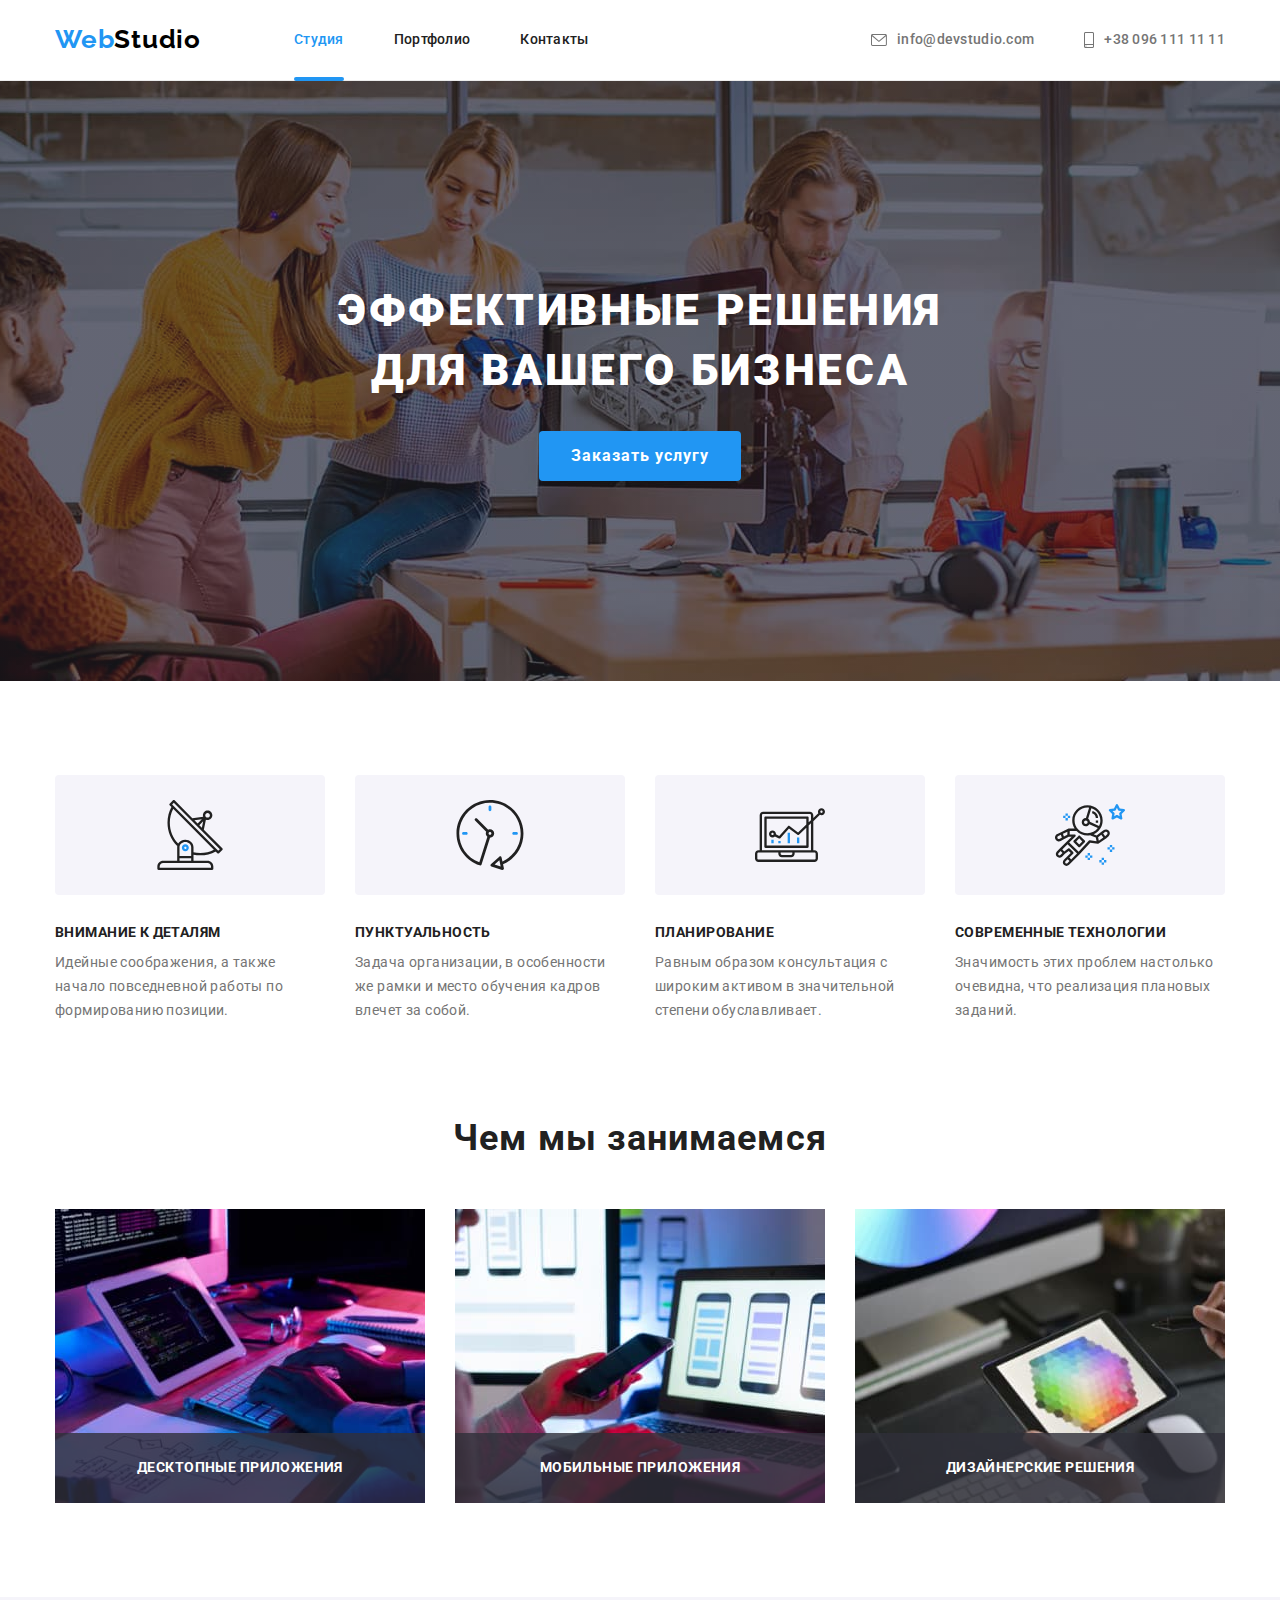
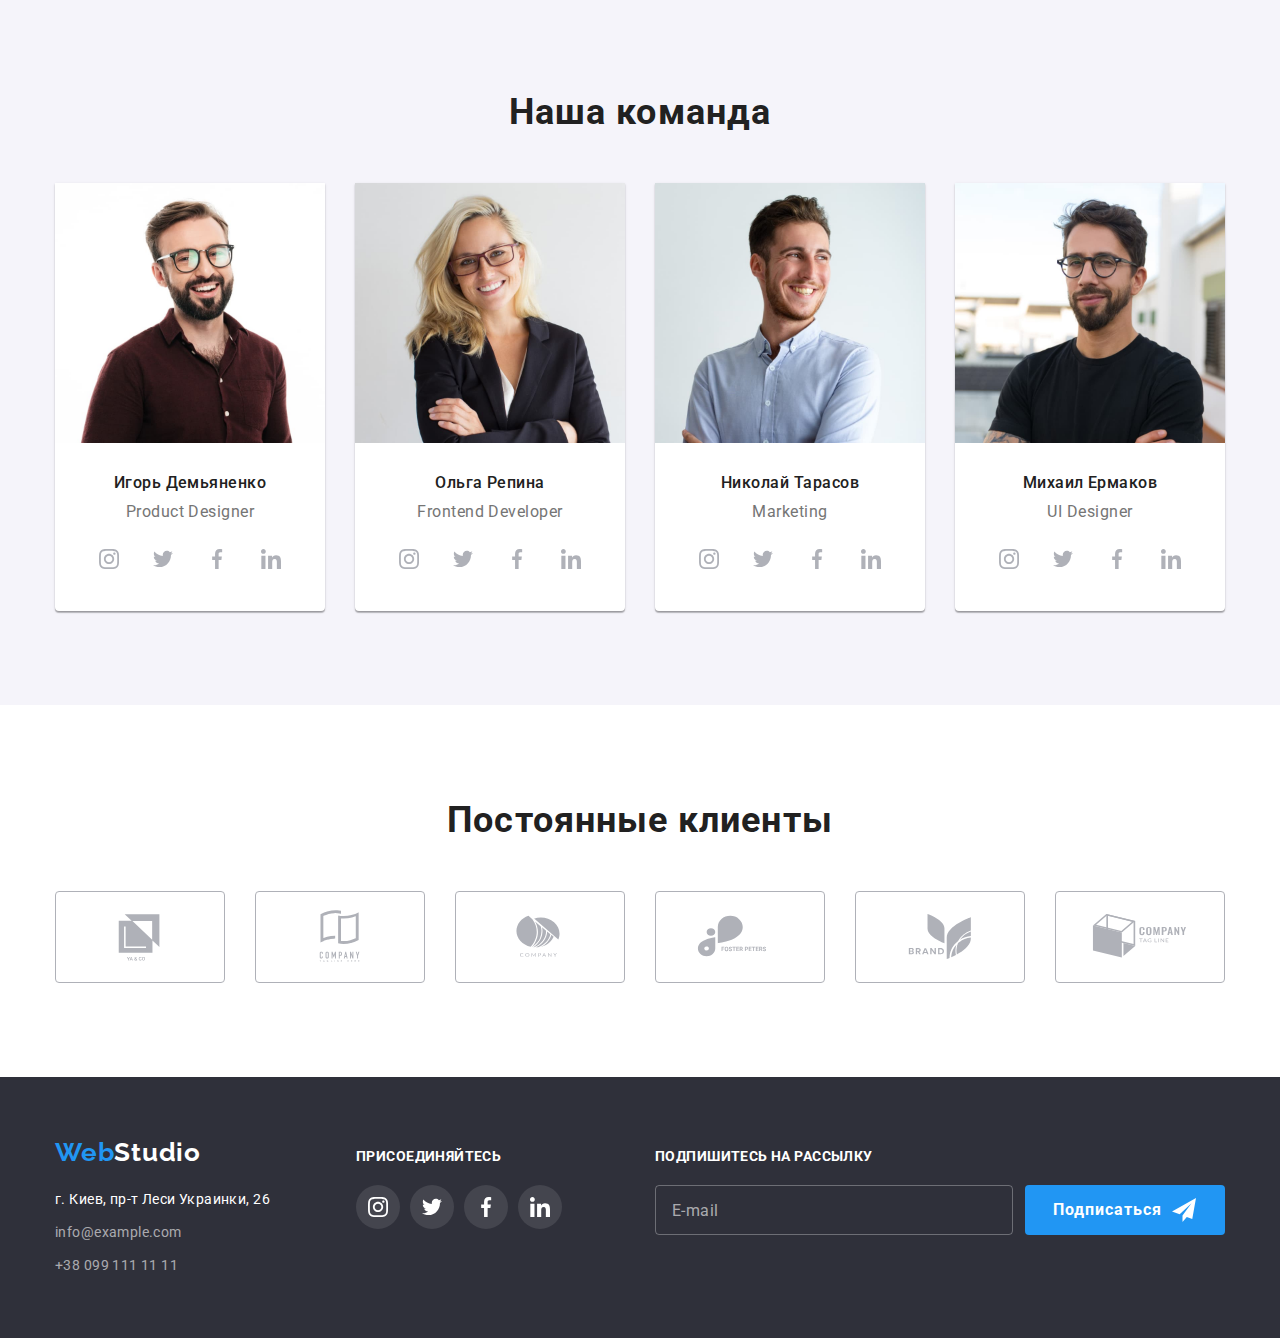
==== index.html @ cc52bad6 "copied files from hw7" ====
<!DOCTYPE html>
<html lang="ru">
  <head>
    <meta charset="UTF-8" />
    <meta http-equiv="X-UA-Compatible" content="IE=edge" />
    <meta name="viewport" content="width=device-width, initial-scale=1.0" />
    <title>Студия</title>
    <link rel="preconnect" href="https://fonts.googleapis.com" />
    <link rel="preconnect" href="https://fonts.gstatic.com" crossorigin />
    <link
      href="https://fonts.googleapis.com/css2?family=Raleway:wght@700&family=Roboto:wght@400;500;700;900&display=swap"
      rel="stylesheet"
    />
    <link
      rel="stylesheet"
      href="https://cdnjs.cloudflare.com/ajax/libs/modern-normalize/1.0.0/modern-normalize.min.css"
    />
    <link rel="stylesheet" href="./css/main.min.css" />
  </head>
  <body>
    <header class="header">
      <div class="container header__container">
        <nav class="navigation">
          <a class="logo" href="./index.html"
            >Web<span class="logo_black">Studio</span></a
          >
          <ul class="nav-list header__nav-list">
            <li class="nav-list__item">
              <a
                class="nav-list__link nav-list__link_current"
                href="./index.html"
                >Студия</a
              >
            </li>
            <li class="nav-list__item">
              <a class="nav-list__link" href="./portfolio.html">Портфолио</a>
            </li>
            <li class="nav-list__item">
              <a class="nav-list__link" href="">Контакты</a>
            </li>
          </ul>
        </nav>
        <ul class="contact-list">
          <li class="contact-list__item">
            <a class="contact-list__link" href="mailto:info@devstudio.com">
              <svg class="contact-list__icon" width="16px" height="12px">
                <use href="./images/sprite.svg#envelope"></use></svg
              >info@devstudio.com</a
            >
          </li>
          <li class="contact-list__item">
            <a class="contact-list__link" href="tel:+380961111111"
              ><svg class="contact-list__icon" width="10px" height="16px">
                <use href="./images/sprite.svg#smartphone"></use></svg
              >+38 096 111 11 11</a
            >
          </li>
        </ul>
      </div>
    </header>
    <main>
      <!-- hero section-->
      <section class="hero">
        <div class="container">
          <h1 class="hero__title">Эффективные решения для вашего бизнеса</h1>
          <button class="button hero__button" data-modal-open type="button">
            Заказать услугу
          </button>
        </div>
      </section>
      <!-- peculiarities -->
      <section class="section">
        <div class="container">
          <h2 class="visually-hidden">Особенности</h2>
          <ul class="peculiarities-list">
            <li class="peculiarities-list__item">
              <div class="peculiarities-list__icon-container">
                <svg class="peculiarities-list__icon" width="70" height="70">
                  <use href="./images/sprite.svg#antenna"></use>
                </svg>
              </div>

              <h3 class="peculiarities-list__title">Внимание к деталям</h3>
              <p class="peculiarities-list__text">
                Идейные соображения, а также начало повседневной работы по
                формированию позиции.
              </p>
            </li>
            <li class="peculiarities-list__item">
              <div class="peculiarities-list__icon-container">
                <svg class="peculiarities-list__icon" width="70" height="70">
                  <use href="./images/sprite.svg#clock"></use>
                </svg>
              </div>
              <h3 class="peculiarities-list__title">Пунктуальность</h3>
              <p class="peculiarities-list__text">
                Задача организации, в особенности же рамки и место обучения
                кадров влечет за собой.
              </p>
            </li>
            <li class="peculiarities-list__item">
              <div class="peculiarities-list__icon-container">
                <svg class="peculiarities-list__icon" width="70" height="70">
                  <use href="./images/sprite.svg#diagram"></use>
                </svg>
              </div>
              <h3 class="peculiarities-list__title">Планирование</h3>
              <p class="peculiarities-list__text">
                Равным образом консультация с широким активом в значительной
                степени обуславливает.
              </p>
            </li>
            <li class="peculiarities-list__item">
              <div class="peculiarities-list__icon-container">
                <svg class="peculiarities-list__icon" width="70" height="70">
                  <use href="./images/sprite.svg#astronaut"></use>
                </svg>
              </div>
              <h3 class="peculiarities-list__title">Современные технологии</h3>
              <p class="peculiarities-list__text">
                Значимость этих проблем настолько очевидна, что реализация
                плановых заданий.
              </p>
            </li>
          </ul>
        </div>
      </section>
      <!-- what we do -->
      <section class="section section__no-padding-top">
        <div class="container">
          <h2 class="section__title">Чем мы занимаемся</h2>
          <ul class="occupation-list">
            <li class="occupation-list__item">
              <div class="occupation-list__container">
                <img
                  src="./images/img1.jpg"
                  alt="руки печатают код"
                  width="370"
                  height="294"
                />
                <p class="occupation-list__text">Десктопные приложения</p>
              </div>
            </li>
            <li class="occupation-list__item">
              <div class="occupation-list__container">
                <img
                  src="./images/img2.jpg"
                  alt="выбор макета для адаптивного сайта"
                  width="370"
                  height="294"
                />
                <p class="occupation-list__text">Мобильные приложения</p>
              </div>
            </li>
            <li class="occupation-list__item">
              <div class="occupation-list__container">
                <img
                  src="./images/img3.jpg"
                  alt="цветовая палитра на планшете"
                  width="370"
                  height="294"
                />
                <p class="occupation-list__text">Дизайнерские решения</p>
              </div>
            </li>
          </ul>
        </div>
      </section>
      <!-- our team -->
      <section class="team-section section section__secondary-bg">
        <div class="container">
          <h2 class="section__title">Наша команда</h2>
          <ul class="team-list">
            <li class="team-list__item">
              <img
                src="./images/person1.jpg"
                alt="мужчина в очках широко улыбается"
                width="270"
                height="260"
              />
              <div class="team-list__container">
                <h3 class="team-list__title">Игорь Демьяненко</h3>
                <p class="team-list__text">Product Designer</p>
                <ul class="socials">
                  <li class="socials__item">
                    <a class="socials__link socials__link_theme_light" href="">
                      <svg
                        class="socials__icon_theme_light"
                        width="20"
                        height="20"
                      >
                        <use href="./images/sprite.svg#instagram"></use>
                      </svg>
                    </a>
                  </li>
                  <li class="socials__item">
                    <a class="socials__link socials__link_theme_light" href=""
                      ><svg
                        class="socials__icon_theme_light"
                        width="20"
                        height="20"
                      >
                        <use href="./images/sprite.svg#twitter"></use></svg
                    ></a>
                  </li>
                  <li class="socials__item">
                    <a class="socials__link socials__link_theme_light" href=""
                      ><svg
                        class="socials__icon_theme_light"
                        width="20"
                        height="20"
                      >
                        <use href="./images/sprite.svg#facebook"></use></svg
                    ></a>
                  </li>
                  <li class="socials__item">
                    <a class="socials__link socials__link_theme_light" href=""
                      ><svg
                        class="socials__icon_theme_light"
                        width="20"
                        height="20"
                      >
                        <use href="./images/sprite.svg#linkedin"></use></svg
                    ></a>
                  </li>
                </ul>
              </div>
            </li>
            <li class="team-list__item">
              <img
                src="./images/person2.jpg"
                alt="женщина в очках широко улыбается"
                width="270"
                height="260"
              />
              <div class="team-list__container">
                <h3 class="team-list__title">Ольга Репина</h3>
                <p class="team-list__text">Frontend Developer</p>
                <ul class="socials">
                  <li class="socials__item">
                    <a class="socials__link socials__link_theme_light" href="">
                      <svg
                        class="socials__icon_theme_light"
                        width="20"
                        height="20"
                      >
                        <use href="./images/sprite.svg#instagram"></use>
                      </svg>
                    </a>
                  </li>
                  <li class="socials__item">
                    <a class="socials__link socials__link_theme_light" href=""
                      ><svg
                        class="socials__icon_theme_light"
                        width="20"
                        height="20"
                      >
                        <use href="./images/sprite.svg#twitter"></use></svg
                    ></a>
                  </li>
                  <li class="socials__item">
                    <a class="socials__link socials__link_theme_light" href=""
                      ><svg
                        class="socials__icon_theme_light"
                        width="20"
                        height="20"
                      >
                        <use href="./images/sprite.svg#facebook"></use></svg
                    ></a>
                  </li>
                  <li class="socials__item">
                    <a class="socials__link socials__link_theme_light" href=""
                      ><svg
                        class="socials__icon_theme_light"
                        width="20"
                        height="20"
                      >
                        <use href="./images/sprite.svg#linkedin"></use></svg
                    ></a>
                  </li>
                </ul>
              </div>
            </li>
            <li class="team-list__item">
              <img
                src="./images/person3.jpg"
                alt="мужчина широко улыбается"
                width="270"
                height="260"
              />
              <div class="team-list__container">
                <h3 class="team-list__title">Николай Тарасов</h3>
                <p class="team-list__text">Marketing</p>
                <ul class="socials">
                  <li class="socials__item">
                    <a class="socials__link socials__link_theme_light" href="">
                      <svg
                        class="socials__icon_theme_light"
                        width="20"
                        height="20"
                      >
                        <use href="./images/sprite.svg#instagram"></use>
                      </svg>
                    </a>
                  </li>
                  <li class="socials__item">
                    <a class="socials__link socials__link_theme_light" href=""
                      ><svg
                        class="socials__icon_theme_light"
                        width="20"
                        height="20"
                      >
                        <use href="./images/sprite.svg#twitter"></use></svg
                    ></a>
                  </li>
                  <li class="socials__item">
                    <a class="socials__link socials__link_theme_light" href=""
                      ><svg
                        class="socials__icon_theme_light"
                        width="20"
                        height="20"
                      >
                        <use href="./images/sprite.svg#facebook"></use></svg
                    ></a>
                  </li>
                  <li class="socials__item">
                    <a class="socials__link socials__link_theme_light" href=""
                      ><svg
                        class="socials__icon_theme_light"
                        width="20"
                        height="20"
                      >
                        <use href="./images/sprite.svg#linkedin"></use></svg
                    ></a>
                  </li>
                </ul>
              </div>
            </li>
            <li class="team-list__item">
              <img
                src="./images/person4.jpg"
                alt="мужчина в очках улыбается"
                width="270"
                height="260"
              />
              <div class="team-list__container">
                <h3 class="team-list__title">Михаил Ермаков</h3>
                <p class="team-list__text">UI Designer</p>
                <ul class="socials">
                  <li class="socials__item">
                    <a class="socials__link socials__link_theme_light" href="">
                      <svg
                        class="socials__icon_theme_light"
                        width="20"
                        height="20"
                      >
                        <use href="./images/sprite.svg#instagram"></use>
                      </svg>
                    </a>
                  </li>
                  <li class="socials__item">
                    <a class="socials__link socials__link_theme_light" href=""
                      ><svg
                        class="socials__icon_theme_light"
                        width="20"
                        height="20"
                      >
                        <use href="./images/sprite.svg#twitter"></use></svg
                    ></a>
                  </li>
                  <li class="socials__item">
                    <a class="socials__link socials__link_theme_light" href=""
                      ><svg
                        class="socials__icon_theme_light"
                        width="20"
                        height="20"
                      >
                        <use href="./images/sprite.svg#facebook"></use></svg
                    ></a>
                  </li>
                  <li class="socials__item">
                    <a class="socials__link socials__link_theme_light" href=""
                      ><svg
                        class="socials__icon_theme_light"
                        width="20"
                        height="20"
                      >
                        <use href="./images/sprite.svg#linkedin"></use></svg
                    ></a>
                  </li>
                </ul>
              </div>
            </li>
          </ul>
        </div>
      </section>
      <!-- clients -->
      <section class="section">
        <div class="container">
          <h2 class="section__title">Постоянные клиенты</h2>
          <ul class="clients-list">
            <li class="clients-list__item">
              <a class="clients-list__link" href=""
                ><svg class="clients-list__logo" width="106" height="60">
                  <use href="./images/sprite.svg#client-logo1"></use></svg
              ></a>
            </li>
            <li class="clients-list__item">
              <a class="clients-list__link" href=""
                ><svg class="clients-list__logo" width="106" height="60">
                  <use href="./images/sprite.svg#client-logo2"></use></svg
              ></a>
            </li>
            <li class="clients-list__item">
              <a class="clients-list__link" href=""
                ><svg class="clients-list__logo" width="106" height="60">
                  <use href="./images/sprite.svg#client-logo3"></use></svg
              ></a>
            </li>
            <li class="clients-list__item">
              <a class="clients-list__link" href=""
                ><svg class="clients-list__logo" width="106" height="60">
                  <use href="./images/sprite.svg#client-logo4"></use></svg
              ></a>
            </li>
            <li class="clients-list__item">
              <a class="clients-list__link" href=""
                ><svg class="clients-list__logo" width="106" height="60">
                  <use href="./images/sprite.svg#client-logo5"></use></svg
              ></a>
            </li>
            <li class="clients-list__item">
              <a class="clients-list__link" href=""
                ><svg class="clients-list__logo" width="106" height="60">
                  <use href="./images/sprite.svg#client-logo6"></use></svg
              ></a>
            </li>
          </ul>
        </div>
      </section>
    </main>
    <footer class="footer">
      <div class="container container-flex">
        <div class="footer-contact-part">
          <a class="logo" href="./index.html"
            >Web<span class="logo_white">Studio</span>
          </a>
          <address class="contacts">
            <ul class="contacts__list">
              <li class="contacts__item">
                <a
                  class="contacts__link contacts__post-address"
                  href="https://goo.gl/maps/yZt3j3XsbeH96AAz7"
                  target="_blank"
                  rel="noopener noreferrer"
                  >г. Киев, пр-т Леси Украинки, 26</a
                >
              </li>
              <li class="contacts__item">
                <a class="contacts__link" href="mailto:info@example.com"
                  >info@example.com</a
                >
              </li>
              <li class="contacts__item">
                <a class="contacts__link" href="tel:+380991111111"
                  >+38 099 111 11 11</a
                >
              </li>
            </ul>
          </address>
        </div>
        <div class="footer-social-part">
          <p class="footer__title">присоединяйтесь</p>
          <ul class="socials">
            <li class="socials__item">
              <a class="socials__link socials__link_theme_dark" href="">
                <svg class="socials__icon_theme_dark" width="20" height="20">
                  <use href="./images/sprite.svg#instagram"></use>
                </svg>
              </a>
            </li>
            <li class="socials__item">
              <a class="socials__link socials__link_theme_dark" href="">
                <svg class="socials__icon_theme_dark" width="20" height="20">
                  <use href="./images/sprite.svg#twitter"></use>
                </svg>
              </a>
            </li>
            <li class="socials__item">
              <a class="socials__link socials__link_theme_dark" href="">
                <svg class="socials__icon_theme_dark" width="20" height="20">
                  <use href="./images/sprite.svg#facebook"></use>
                </svg>
              </a>
            </li>
            <li class="socials__item">
              <a class="socials__link socials__link_theme_dark" href="">
                <svg class="socials__icon_theme_dark" width="20" height="20">
                  <use href="./images/sprite.svg#linkedin"></use>
                </svg>
              </a>
            </li>
          </ul>
        </div>
        <div class="footer-subscribe-part">
          <p class="footer__title">Подпишитесь на рассылку</p>
          <form class="subcription-form">
            <input
              class="subscription-form__input"
              type="email"
              name="email-for-subscription"
              placeholder="E-mail"
              required
            /><button class="button subscription-form__button" type="submit">
              Подписаться
              <svg class="subscription-form__icon" width="24" height="24">
                <use href="./images/sprite.svg#plane"></use>
              </svg>
            </button>
          </form>
        </div>
      </div>
    </footer>
    <div class="backdrop is-hidden" data-modal>
      <div class="modal">
        <button class="modal__close-btn" data-modal-close type="button">
          <svg class="modal__icon" width="18" height="18">
            <use href="./images/sprite.svg#modal-button-close"></use>
          </svg>
        </button>
        <form class="contact-form">
          <p class="contact-form__title">
            Оставьте свои данные, мы вам перезвоним
          </p>

          <label class="contact-form__field">
            <span class="contact-form__label-text">Имя</span>
            <span class="contact-form__input-container">
              <input
                class="contact-form__input"
                type="text"
                name="user-name"
                required />
              <svg class="contact-form__icon" width="18" height="18">
                <use href="./images/sprite.svg#modal-person"></use></svg></span
          ></label>

          <label class="contact-form__field">
            <span class="contact-form__label-text">Телефон</span>
            <span class="contact-form__input-container">
              <input
                class="contact-form__input"
                type="tel"
                name="user-phone-number"
                required
              /><svg class="contact-form__icon" width="18" height="18">
                <use href="./images/sprite.svg#modal-phone"></use>
              </svg>
            </span>
          </label>

          <label class="contact-form__field">
            <span class="contact-form__label-text">Почта</span>
            <span class="contact-form__input-container">
              <input
                class="contact-form__input"
                type="email"
                name="user-email"
                required
              /><svg class="contact-form__icon" width="18" height="18">
                <use href="./images/sprite.svg#modal-email"></use>
              </svg>
            </span>
          </label>

          <label class="contact-form__textarea-field">
            <span class="contact-form__label-text">Комментарий</span
            ><textarea
              class="contact-form__textarea"
              name="user-comment"
              placeholder="Введите текст"
            ></textarea>
          </label>

          <label class="contact-form__agreement-field">
            <input
              class="contact-form__checkbox visually-hidden"
              type="checkbox"
              name="checkbox"
              required
            />
            <svg class="contact-form__icon-checkbox" width="16" height="15">
              <use href="./images/sprite.svg#icon-check"></use></svg
            >Соглашаюсь с рассылкой и принимаю&nbsp;
            <a class="contact-form__agreement-link" href=""
              >Условия договора</a
            ></label
          >

          <button class="button contact-form__send-btn" type="submit">
            Отправить
          </button>
        </form>
      </div>
    </div>
    <script src="./js/modal.js"></script>
  </body>
</html>
---- css/main.min.css ----
:root{--primary-color: #757575;--secondary-color: #212121;--accent-color: #2196f3;--bg-color: #ffffff;--transition-data: 250ms cubic-bezier(0.4, 0, 0.2, 1)}.visually-hidden{position:absolute;width:1px;height:1px;margin:-1px;border:0;padding:0;white-space:nowrap;clip-path:inset(100%);clip:rect(0 0 0 0);overflow:hidden}body{font-family:"Roboto",sans-serif;color:var(--primary-color);background-color:var(--bg-color)}ul{padding:0;margin:0;list-style:none}h1,h2,h3,h4,h5,h6,p{margin:0}img{max-width:100%;height:auto;display:block}.container{width:1200px;padding-left:15px;padding-right:15px;margin:0 auto}.section{padding-top:94px;padding-bottom:94px}.section__no-padding-top{padding-top:0}.section__secondary-bg{background-color:#f5f4fa}.section__title{margin-bottom:50px;font-weight:700;font-size:36px;line-height:1.17;letter-spacing:.03em;text-align:center;color:var(--secondary-color)}.header{border-bottom:1px solid #ececec}.header__container,.navigation{display:flex;align-items:center}.nav-list{display:flex}.header__nav-list{margin-left:93px}.nav-list__item+.nav-list__item{margin-left:50px}.nav-list__link{padding:32px 0;display:block;text-decoration:none;font-weight:500;font-size:14px;line-height:1.14;letter-spacing:.02em;color:var(--secondary-color);transition:color var(--transition-data)}.nav-list__link:hover,.nav-list__link:focus{color:var(--accent-color)}.nav-list__link_current{position:relative;color:var(--accent-color)}.nav-list__link_current::after{content:"";display:block;position:absolute;bottom:-1px;left:0;width:100%;height:4px;border-radius:2px;background-color:var(--accent-color)}.contact-list{display:flex;margin-left:auto}.contact-list__item:not(:last-child){margin-right:50px}.contact-list__link{display:flex;align-items:center;text-decoration:none;font-weight:500;font-size:14px;line-height:1.14;letter-spacing:.02em;color:var(--primary-color);transition:color var(--transition-data)}.contact-list__link:hover,.contact-list__link:focus{color:var(--accent-color)}.contact-list__icon{margin-right:10px;fill:var(--primary-color);transition:fill var(--transition-data)}.contact-list__link:hover .contact-list__icon,.contact-list__link:focus .contact-list__icon{fill:var(--accent-color)}.hero{padding-top:200px;padding-bottom:200px;background-color:#2f303a;text-align:center;max-width:1600px;height:600px;margin:0 auto;background-image:linear-gradient(rgba(47, 48, 58, 0.4), rgba(47, 48, 58, 0.4)),url(../images/hero-bg.jpg);background-repeat:no-repeat;background-size:cover;background-position:center}.hero__title{margin:0 auto 30px auto;width:696px;font-weight:900;font-size:44px;line-height:1.36;letter-spacing:.06em;text-transform:uppercase;color:var(--bg-color)}.hero__button{padding:10px 32px;transition:background-color var(--transition-data)}.hero__button:hover,.hero__button:focus{background-color:#188ce8}.peculiarities-list{display:flex;flex-wrap:wrap}.peculiarities-list__item{width:270px}.peculiarities-list__item:not(:nth-child(4n)){margin-right:30px}.peculiarities-list__icon-container{display:flex;align-items:center;justify-content:center;width:270px;height:120px;margin-bottom:30px;background:#f5f4fa;border-radius:4px}.peculiarities-list__title{margin-bottom:10px;font-weight:700;font-size:14px;line-height:1.14;letter-spacing:.03em;text-transform:uppercase;color:var(--secondary-color)}.peculiarities-list__text{font-size:14px;line-height:1.71;letter-spacing:.03em}.occupation-list{display:flex}.occupation-list__item:not(:last-child){margin-right:30px}.occupation-list__container{position:relative}.occupation-list__text{position:absolute;bottom:0;display:flex;align-items:center;justify-content:center;width:100%;height:70px;font-weight:700;font-size:14px;line-height:1.14;letter-spacing:.03em;text-transform:uppercase;color:var(--bg-color);background-color:rgba(47,48,58,.8)}.team-list{display:flex}.team-list__item{background-color:var(--bg-color);border-radius:0px 0px 4px 4px;box-shadow:0px 1px 3px rgba(0,0,0,.12),0px 1px 1px rgba(0,0,0,.14),0px 2px 1px rgba(0,0,0,.2)}.team-list__item:not(:nth-child(4n)){margin-right:30px}.team-list__container{padding-top:30px;padding-bottom:30px}.team-list__title,.team-list__text{font-size:16px;line-height:1.19;letter-spacing:.03em;text-align:center}.team-list__title{margin-bottom:10px;font-weight:500;color:var(--secondary-color)}.team-list__text{margin-bottom:16px}.clients-list{display:flex;justify-content:center}.clients-list__item{width:170px;height:92px}.clients-list__item:not(:nth-child(6n)){margin-right:30px}.clients-list__link{display:flex;align-items:center;justify-content:center;width:100%;height:100%;border:1px solid #afb1b8;border-radius:4px;transition:border var(--transition-data)}.clients-list__link:hover,.clients-list__link:focus{border:1px solid var(--accent-color)}.clients-list__logo{fill:#afb1b8;transition:fill var(--transition-data)}.clients-list__link:hover .clients-list__logo,.clients-list__link:focus .clients-list__logo{fill:var(--accent-color)}.footer{padding-top:60px;padding-bottom:60px;background-color:#2f303a}.container-flex{display:flex;align-items:baseline}.footer-contact-part{margin-right:70px;flex-grow:1}.contacts{margin-top:20px;font-style:inherit}.contacts__item:not(:last-child){margin-bottom:9px}.contacts__link{font-size:14px;line-height:1.71;letter-spacing:.03em;color:rgba(255,255,255,.6);text-decoration:none;transition:color var(--transition-data)}.contacts__link:hover,.contacts__link:focus{color:var(--accent-color)}.contacts__post-address{color:var(--bg-color)}.footer__title{font-weight:700;margin-bottom:20px;font-size:14px;line-height:1.14;letter-spacing:.03em;text-transform:uppercase;color:var(--bg-color)}.subcription-form{display:flex;align-items:center}.subscription-form__input{width:358px;height:50px;padding:15px 16px;margin-right:12px;color:var(--bg-color);background-color:rgba(0,0,0,0);border:1px solid rgba(255,255,255,.3);border-radius:4px}.subscription-form__input::placeholder{font-size:16px;line-height:1.25;letter-spacing:.03em;color:rgba(255,255,255,.6)}.subscription-form__button{padding:10px 28px;display:flex;align-items:center;transition:background-color var(--transition-data)}.subscription-form__button:hover,.subscription-form__button:focus{background-color:#188ce8}.subscription-form__icon{margin-left:10px}.filter-menu{margin-bottom:50px;display:flex;justify-content:center}.filter-menu__item:not(:last-child){margin-right:8px}.filter-menu__button{padding:6px 22px;border:none;font-weight:500;font-size:16px;line-height:1.62;letter-spacing:.03em;color:var(--secondary-color);background-color:#f5f4fa;cursor:pointer;border-radius:4px;transition:box-shadow var(--transition-data),background-color var(--transition-data),color var(--transition-data)}.filter-menu__button:hover,.filter-menu__button:focus{box-shadow:0px 3px 1px rgba(0,0,0,.1),0px 1px 2px rgba(0,0,0,.08),0px 2px 2px rgba(0,0,0,.12);background-color:var(--accent-color);color:var(--bg-color)}.portfolio-list{display:flex;flex-wrap:wrap}.portfolio-list__item{width:calc((100% - 60px)/3)}.portfolio-list__item:not(:nth-child(3n)){margin-right:30px}.portfolio-list__item:not(:nth-last-child(-n+3)){margin-bottom:30px}.backdrop{position:fixed;top:0;left:0;width:100%;height:100%;background:rgba(0,0,0,.2);transition:opacity var(--transition-data),visibility var(--transition-data)}.backdrop.is-hidden{visibility:hidden;opacity:0;pointer-events:none}.modal{position:absolute;top:50%;left:50%;transform:translate(-50%, -50%) scale(1);min-width:528px;min-height:581px;background:var(--bg-color);box-shadow:0px 1px 3px rgba(0,0,0,.12),0px 1px 1px rgba(0,0,0,.14),0px 2px 1px rgba(0,0,0,.2);border-radius:4px;transition:translate var(--transition-data) scale var(--transition-data)}.backdrop.is-hidden .modal{transform:translate(-30%, -30%) scale(0.7)}.modal__close-btn{position:absolute;right:8px;top:8px;width:30px;height:30px;padding:0;display:flex;align-items:center;justify-content:center;border-radius:50%;border:1px solid rgba(0,0,0,.1);background:rgba(0,0,0,0);cursor:pointer}.modal__icon{transition:fill var(--transition-data)}.modal__close-btn:hover .modal__icon,.modal__close-btn:focus .modal__icon{fill:var(--accent-color)}.contact-form{display:flex;flex-direction:column;width:528px;padding:40px}.contact-form__title{margin-bottom:12px;font-weight:700;font-size:20px;line-height:1.15;letter-spacing:.03em;text-align:center;color:var(--secondary-color)}.contact-form__field{margin-bottom:10px}.contact-form__label-text{display:block;margin-bottom:4px;font-size:12px;line-height:1.17;letter-spacing:.01em}.contact-form__input-container{position:relative;display:block}.contact-form__input{padding-left:42px;width:100%;height:40px;border:1px solid rgba(33,33,33,.2);border-radius:4px;transition:border-color var(--transition-data),cursor var(--transition-data)}.contact-form__input:hover,.contact-form__input:focus{outline:none;border:1px solid var(--accent-color);cursor:pointer}.contact-form__icon{cursor:pointer;position:absolute;top:50%;left:12px;transform:translateY(-50%);fill:var(--secondary-color);transition:fill var(--transition-data)}.contact-form__input:hover+.contact-form__icon,.contact-form__input:focus+.contact-form__icon{fill:var(--accent-color)}.contact-form__textarea-field{margin-bottom:20px}.contact-form__textarea{display:block;width:100%;height:120px;padding:12px 16px;resize:none;border:1px solid rgba(33,33,33,.2);border-radius:4px;transition:border-color var(--transition-data)}.contact-form__textarea:hover,.contact-form__textarea:focus{outline:none;border-color:var(--accent-color)}.contact-form__textarea::placeholder{font-size:12px;line-height:1.17;letter-spacing:.01em;color:rgba(117,117,117,.5)}.contact-form__agreement-field{display:flex;justify-content:center;align-items:center;flex-wrap:wrap;margin-bottom:30px;font-size:14px;line-height:1.71;letter-spacing:.03em}.contact-form__icon-checkbox{fill:rgba(0,0,0,0);border:2px solid var(--secondary-color);border-radius:4px;cursor:pointer;margin-right:7px;transition:border var(--transition-data),fill var(--transition-data)}.contact-form__checkbox:focus+.contact-form__icon-checkbox{border:1px solid var(--accent-color)}.contact-form__checkbox:checked+.contact-form__icon-checkbox{fill:var(--accent-color);border:none}.contact-form__agreement-link{color:var(--accent-color)}.contact-form__send-btn{align-self:center;padding:10px 56px;transition:background-color var(--transition-data),box-shadow var(--transition-data)}.contact-form__send-btn:hover,.contact-form__send-btn:focus{background-color:#188ce8;box-shadow:0px 4px 4px rgba(0,0,0,.15)}.button{min-width:200px;border:none;font-weight:700;font-size:16px;line-height:1.88;letter-spacing:.06em;color:var(--bg-color);background-color:var(--accent-color);cursor:pointer;border-radius:4px}.socials{display:flex;justify-content:center}.socials__item{width:44px;height:44px}.socials__item:not(:last-child){margin-right:10px}.socials__link{display:flex;align-items:center;justify-content:center;width:100%;height:100%;border-radius:50%;transition:background-color var(--transition-data)}.socials__link_theme_light{background-color:var(--bg-color)}.socials__link_theme_light:hover,.socials__link_theme_light:focus{background-color:var(--accent-color)}.socials__link_theme_dark{background-color:rgba(255,255,255,.1)}.socials__link_theme_dark:hover,.socials__link_theme_dark:focus{background-color:var(--accent-color)}.socials__icon_theme_light{fill:#afb1b8;transition:fill var(--transition-data)}.socials__link:hover .socials__icon_theme_light,.socials__link:focus .socials__icon_theme_light{fill:var(--bg-color)}.socials__icon_theme_dark{fill:var(--bg-color)}.footer-social-part{margin-right:93px}.logo{text-decoration:none;font-family:"Raleway",sans-serif;font-weight:700;font-size:26px;line-height:1.2;letter-spacing:.03em;color:var(--accent-color)}.logo_black{color:#000}.logo_white{color:var(--bg-color)}.project{display:block;color:inherit;text-decoration:none;transition:box-shadow var(--transition-data)}.project:hover,.project:focus{box-shadow:0px 1px 1px rgba(0,0,0,.12),0px 4px 4px rgba(0,0,0,.06),1px 4px 6px rgba(0,0,0,.16)}.project__container{position:relative;overflow:hidden}.project__container::before{display:block;position:absolute;content:"";width:100%;height:100%;background:rgba(33,150,243,.9);transform:translateY(100%);transition:transform var(--transition-data)}.project:hover .project__container::before,.project:focus .project__container::before{transform:translateY(0)}.project__text{position:absolute;bottom:-100%;padding:63px 24px;font-size:18px;line-height:1.56;letter-spacing:.03em;color:var(--bg-color);transition:bottom var(--transition-data)}.project:hover .project__text,.project:focus .project__text{bottom:0;opacity:1}.project__meta{padding:20px 24px;border:1px solid #eee;border-top:0}.project__title{font-weight:700;font-size:18px;line-height:2;letter-spacing:.06em;color:var(--secondary-color)}.project__type{font-size:16px;line-height:1.88;letter-spacing:.03em}/*# sourceMappingURL=main.min.css.map */
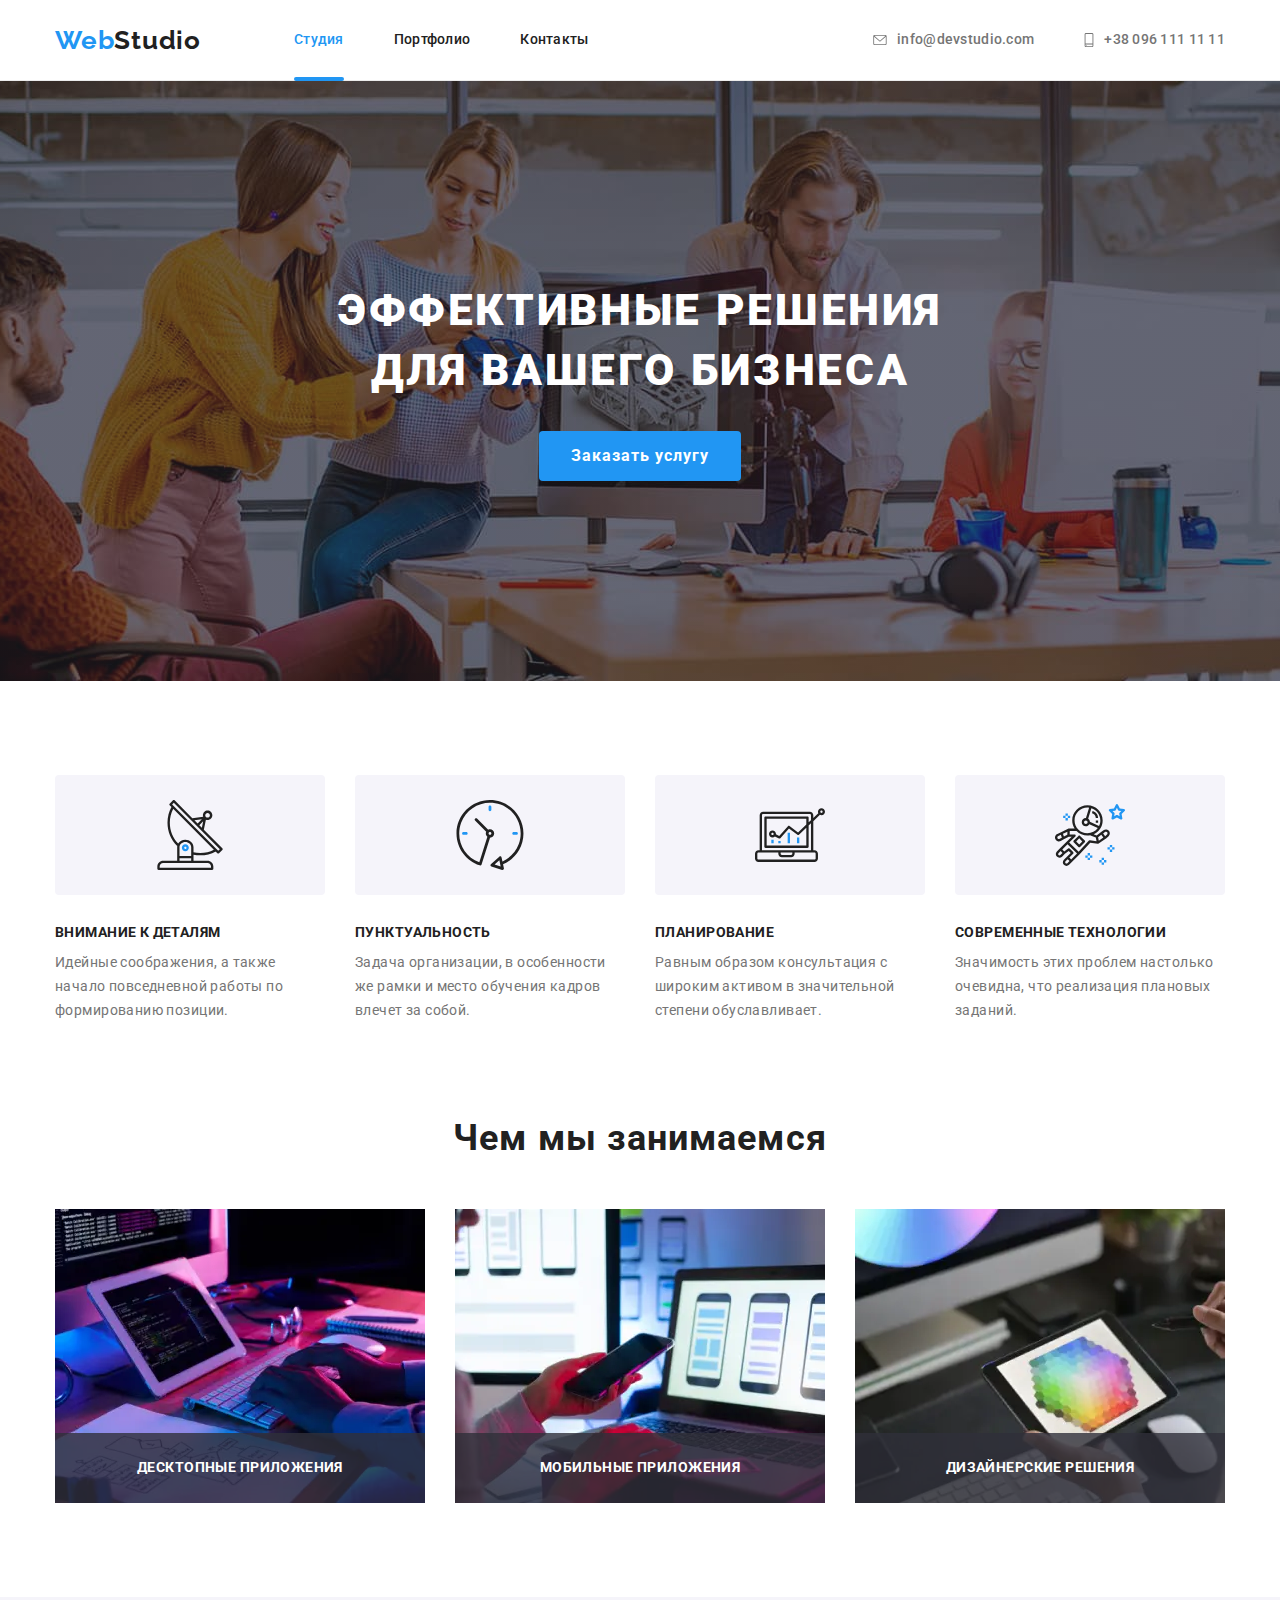
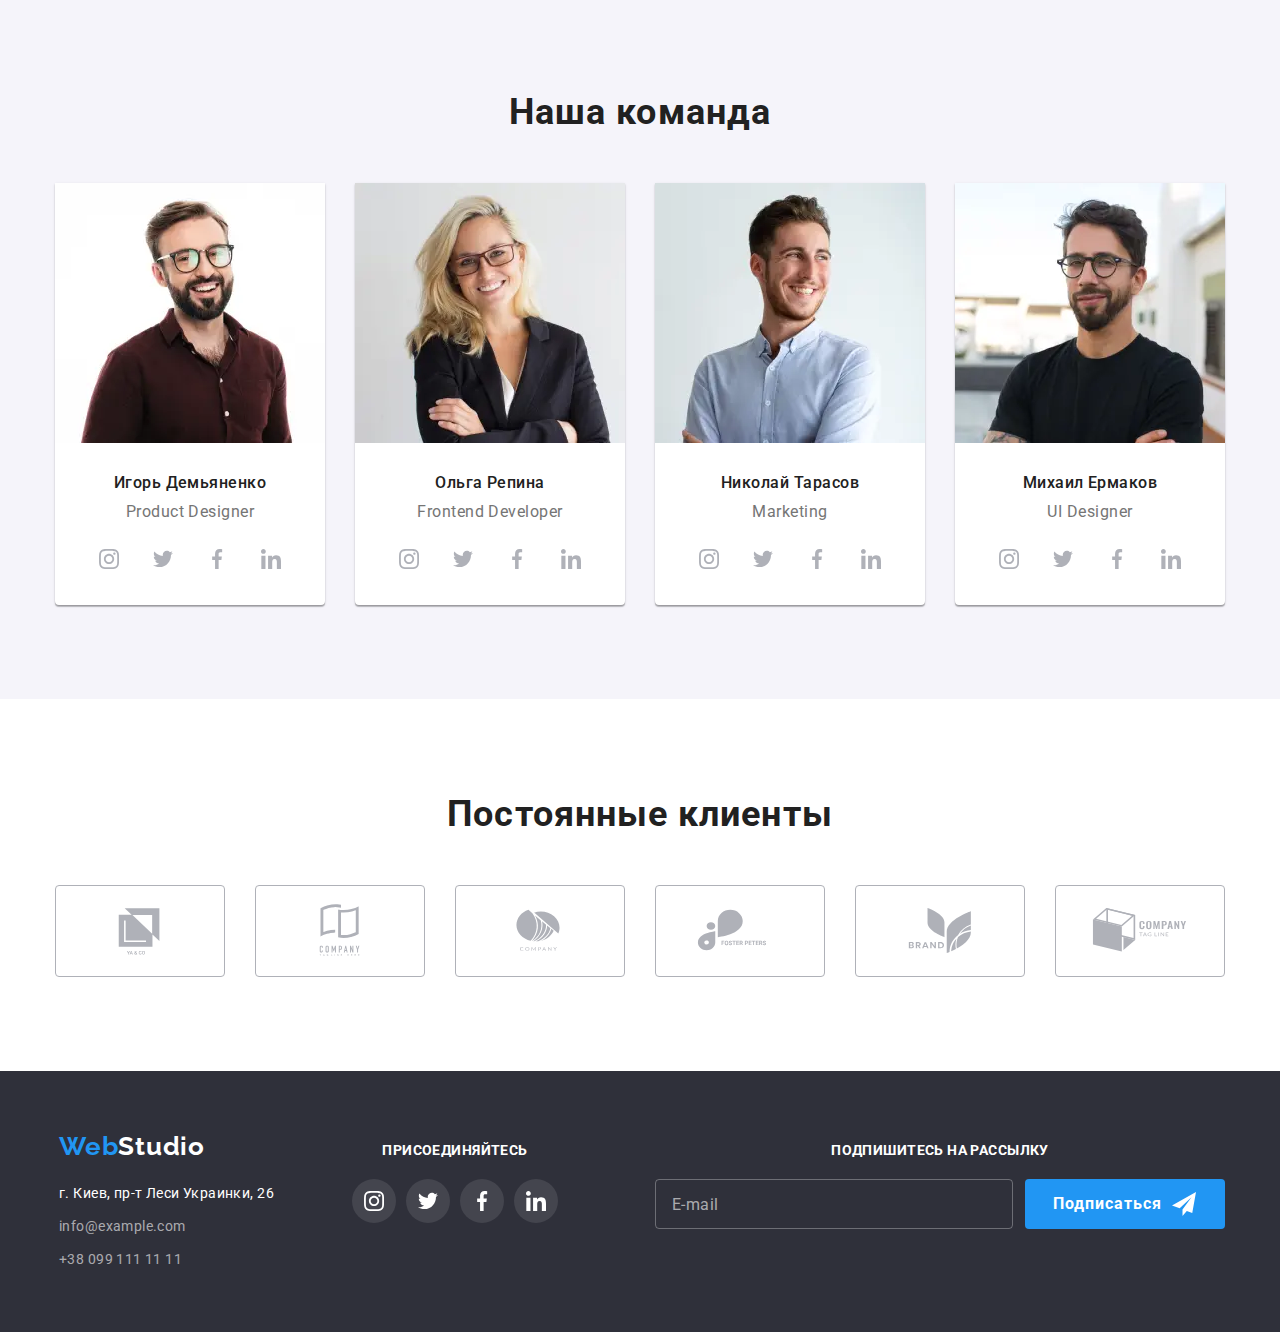
==== commit 8e9f94c1: "finished 8 homework" ====
--- a/index.html
+++ b/index.html
@@ -40,22 +40,103 @@
             </li>
           </ul>
         </nav>
+        <button class="mobile-menu-open-btn" type="button" data-menu-open>
+          <svg class="mobile-menu-open-btn__icon" width="40" height="40">
+            <use href="./images/sprite.svg#mobile-menu-open-btn-icon"></use>
+          </svg>
+        </button>
         <ul class="contact-list">
           <li class="contact-list__item">
             <a class="contact-list__link" href="mailto:info@devstudio.com">
-              <svg class="contact-list__icon" width="16px" height="12px">
+              <svg
+                class="contact-list__icon contact-list__icon-envelope-tablet"
+                width="16px"
+                height="12px"
+              >
                 <use href="./images/sprite.svg#envelope"></use></svg
               >info@devstudio.com</a
             >
           </li>
           <li class="contact-list__item">
             <a class="contact-list__link" href="tel:+380961111111"
-              ><svg class="contact-list__icon" width="10px" height="16px">
+              ><svg
+                class="contact-list__icon contact-list__icon-smartphone-tablet"
+                width="10px"
+                height="16px"
+              >
                 <use href="./images/sprite.svg#smartphone"></use></svg
               >+38 096 111 11 11</a
             >
           </li>
         </ul>
+      </div>
+      <div>
+        <div class="mobile-menu" data-menu>
+          <div class="container mobile-menu__container">
+            <button
+              class="mobile-menu__close-btn"
+              type="button"
+              data-menu-close
+            >
+              <svg class="mobile-menu__close-icon" width="40" height="40">
+                <use
+                  href="./images/sprite.svg#icon-mobile-menu-close-btn-icon"
+                ></use>
+              </svg>
+            </button>
+
+            <ul class="mobile-menu__nav-list">
+              <li class="mobile-menu__nav-item">
+                <a
+                  class="mobile-menu__nav-link mobile-menu__nav-link_current"
+                  href="./index.html"
+                  >Студия</a
+                >
+              </li>
+              <li class="mobile-menu__nav-item">
+                <a
+                  class="mobile-menu__nav-link"
+                  href="./occupation-section.html"
+                  >Портфолио</a
+                >
+              </li>
+              <li class="mobile-menu__nav-item">
+                <a class="mobile-menu__nav-link" href="">Контакты</a>
+              </li>
+            </ul>
+
+            <ul class="mobile-menu__contact-list">
+              <li class="mobile-menu__contact-item">
+                <a class="mobile-menu__contact-phone" href="tel:+380961111111"
+                  >+38 096 111 11 11</a
+                >
+              </li>
+              <li class="mobile-menu__contact-item">
+                <a
+                  class="mobile-menu__contact-email"
+                  href="mailto:info@devstudio.com"
+                >
+                  info@devstudio.com</a
+                >
+              </li>
+            </ul>
+
+            <ul class="mobile-menu__socials">
+              <li class="mobile-menu__social-item">
+                <a class="mobile-menu__social-link" href="">Instagram</a>
+              </li>
+              <li class="mobile-menu__social-item">
+                <a class="mobile-menu__social-link" href="">Twitter</a>
+              </li>
+              <li class="mobile-menu__social-item">
+                <a class="mobile-menu__social-link" href="">Facebook</a>
+              </li>
+              <li class="mobile-menu__social-item">
+                <a class="mobile-menu__social-link" href="">LinkedIn</a>
+              </li>
+            </ul>
+          </div>
+        </div>
       </div>
     </header>
     <main>
@@ -126,40 +207,103 @@
         </div>
       </section>
       <!-- what we do -->
-      <section class="section section__no-padding-top">
+      <section class="section section_no-padding-top section_mobile-hide">
         <div class="container">
           <h2 class="section__title">Чем мы занимаемся</h2>
           <ul class="occupation-list">
             <li class="occupation-list__item">
               <div class="occupation-list__container">
-                <img
+                <picture>
+                  <source
+                    srcset="
+                      ./images/occupation-section/picture1-desktop.webp    1x,
+                      ./images/occupation-section/picture1-desktop@2x.webp 2x
+                    "
+                    media="(min-width: 1200px)"
+                    type="image/webp"
+                  />
+                  <source
+                    srcset="
+                      ./images/occupation-section/picture1-desktop.jpg    1x,
+                      ./images/occupation-section/picture1-desktop@2x.jpg 2x
+                    "
+                    media="(min-width: 1200px)"
+                  />
+                  <img
+                    src="./images/occupation-section/picture1-desktop.jpg"
+                    alt="мужчина в очках широко улыбается"
+                  />
+                </picture>
+                <!-- <img
                   src="./images/img1.jpg"
                   alt="руки печатают код"
                   width="370"
                   height="294"
-                />
+                /> -->
                 <p class="occupation-list__text">Десктопные приложения</p>
               </div>
             </li>
             <li class="occupation-list__item">
               <div class="occupation-list__container">
-                <img
+                <picture>
+                  <source
+                    srcset="
+                      ./images/occupation-section/picture2-desktop.webp    1x,
+                      ./images/occupation-section/picture2-desktop@2x.webp 2x
+                    "
+                    media="(min-width: 1200px)"
+                    type="image/webp"
+                  />
+                  <source
+                    srcset="
+                      ./images/occupation-section/picture2-desktop.jpg    1x,
+                      ./images/occupation-section/picture2-desktop@2x.jpg 2x
+                    "
+                    media="(min-width: 1200px)"
+                  />
+                  <img
+                    src="./images/occupation-section/picture2-desktop.jpg"
+                    alt="мужчина в очках широко улыбается"
+                  />
+                </picture>
+                <!-- <img
                   src="./images/img2.jpg"
                   alt="выбор макета для адаптивного сайта"
                   width="370"
                   height="294"
-                />
+                /> -->
                 <p class="occupation-list__text">Мобильные приложения</p>
               </div>
             </li>
             <li class="occupation-list__item">
               <div class="occupation-list__container">
-                <img
+                <picture>
+                  <source
+                    srcset="
+                      ./images/occupation-section/picture3-desktop.webp    1x,
+                      ./images/occupation-section/picture3-desktop@2x.webp 2x
+                    "
+                    media="(min-width: 1200px)"
+                    type="image/webp"
+                  />
+                  <source
+                    srcset="
+                      ./images/occupation-section/picture3-desktop.jpg    1x,
+                      ./images/occupation-section/picture3-desktop@2x.jpg 2x
+                    "
+                    media="(min-width: 1200px)"
+                  />
+                  <img
+                    src="./images/occupation-section/picture3-desktop.jpg"
+                    alt="мужчина в очках широко улыбается"
+                  />
+                </picture>
+                <!-- <img
                   src="./images/img3.jpg"
                   alt="цветовая палитра на планшете"
                   width="370"
                   height="294"
-                />
+                /> -->
                 <p class="occupation-list__text">Дизайнерские решения</p>
               </div>
             </li>
@@ -167,17 +311,71 @@
         </div>
       </section>
       <!-- our team -->
-      <section class="team-section section section__secondary-bg">
+      <section class="section section_secondary-bg">
         <div class="container">
           <h2 class="section__title">Наша команда</h2>
           <ul class="team-list">
             <li class="team-list__item">
-              <img
-                src="./images/person1.jpg"
+              <picture>
+                <source
+                  srcset="
+                    ./images/team-section/person1-desktop.webp    1x,
+                    ./images/team-section/person1-desktop@2x.webp 2x
+                  "
+                  media="(min-width: 1200px)"
+                  type="image/webp"
+                />
+                <source
+                  srcset="
+                    ./images/team-section/person1-desktop.jpg    1x,
+                    ./images/team-section/person1-desktop@2x.jpg 2x
+                  "
+                  media="(min-width: 1200px)"
+                />
+
+                <source
+                  srcset="
+                    ./images/team-section/person1-tablet.webp    1x,
+                    ./images/team-section/person1-tablet@2x.webp 2x
+                  "
+                  media="(min-width: 768px)"
+                  type="image/webp"
+                />
+                <source
+                  srcset="
+                    ./images/team-section/person1-tablet.jpg    1x,
+                    ./images/team-section/person1-tablet@2x.jpg 2x
+                  "
+                  media="(min-width: 768px)"
+                />
+
+                <source
+                  srcset="
+                    ./images/team-section/person1-mobile.webp    1x,
+                    ./images/team-section/person1-mobile@2x.webp 2x
+                  "
+                  media="(max-width: 767px)"
+                  type="image/webp"
+                />
+                <source
+                  srcset="
+                    ./images/team-section/person1-mobile.jpg    1x,
+                    ./images/team-section/person1-mobile@2x.jpg 2x
+                  "
+                  media="(max-width: 767px)"
+                />
+
+                <img
+                  src="./images/team-section/person1-mobile.jpg"
+                  alt="мужчина в очках широко улыбается"
+                />
+              </picture>
+              <!-- <img
+                src="./images/team-section/person1-mobile.jpg"
                 alt="мужчина в очках широко улыбается"
-                width="270"
-                height="260"
-              />
+                width="450"
+                height="460"
+              /> -->
               <div class="team-list__container">
                 <h3 class="team-list__title">Игорь Демьяненко</h3>
                 <p class="team-list__text">Product Designer</p>
@@ -227,12 +425,66 @@
               </div>
             </li>
             <li class="team-list__item">
-              <img
+              <picture>
+                <source
+                  srcset="
+                    ./images/team-section/person2-desktop.webp    1x,
+                    ./images/team-section/person2-desktop@2x.webp 2x
+                  "
+                  media="(min-width: 1200px)"
+                  type="image/webp"
+                />
+                <source
+                  srcset="
+                    ./images/team-section/person2-desktop.jpg    1x,
+                    ./images/team-section/person2-desktop@2x.jpg 2x
+                  "
+                  media="(min-width: 1200px)"
+                />
+
+                <source
+                  srcset="
+                    ./images/team-section/person2-tablet.webp    1x,
+                    ./images/team-section/person2-tablet@2x.webp 2x
+                  "
+                  media="(min-width: 768px)"
+                  type="image/webp"
+                />
+                <source
+                  srcset="
+                    ./images/team-section/person2-tablet.jpg    1x,
+                    ./images/team-section/person2-tablet@2x.jpg 2x
+                  "
+                  media="(min-width: 768px)"
+                />
+
+                <source
+                  srcset="
+                    ./images/team-section/person2-mobile.webp    1x,
+                    ./images/team-section/person2-mobile@2x.webp 2x
+                  "
+                  media="(max-width: 767px)"
+                  type="image/webp"
+                />
+                <source
+                  srcset="
+                    ./images/team-section/person2-mobile.jpg    1x,
+                    ./images/team-section/person2-mobile@2x.jpg 2x
+                  "
+                  media="(max-width: 767px)"
+                />
+
+                <img
+                  src="./images/team-section/person2-mobile.jpg"
+                  alt="женщина в очках широко улыбается"
+                />
+              </picture>
+              <!-- <img
                 src="./images/person2.jpg"
                 alt="женщина в очках широко улыбается"
                 width="270"
                 height="260"
-              />
+              /> -->
               <div class="team-list__container">
                 <h3 class="team-list__title">Ольга Репина</h3>
                 <p class="team-list__text">Frontend Developer</p>
@@ -282,12 +534,66 @@
               </div>
             </li>
             <li class="team-list__item">
-              <img
+              <picture>
+                <source
+                  srcset="
+                    ./images/team-section/person3-desktop.webp    1x,
+                    ./images/team-section/person3-desktop@2x.webp 2x
+                  "
+                  media="(min-width: 1200px)"
+                  type="image/webp"
+                />
+                <source
+                  srcset="
+                    ./images/team-section/person3-desktop.jpg    1x,
+                    ./images/team-section/person3-desktop@2x.jpg 2x
+                  "
+                  media="(min-width: 1200px)"
+                />
+
+                <source
+                  srcset="
+                    ./images/team-section/person3-tablet.webp    1x,
+                    ./images/team-section/person3-tablet@2x.webp 2x
+                  "
+                  media="(min-width: 768px)"
+                  type="image/webp"
+                />
+                <source
+                  srcset="
+                    ./images/team-section/person3-tablet.jpg    1x,
+                    ./images/team-section/person3-tablet@2x.jpg 2x
+                  "
+                  media="(min-width: 768px)"
+                />
+
+                <source
+                  srcset="
+                    ./images/team-section/person3-mobile.webp    1x,
+                    ./images/team-section/person3-mobile@2x.webp 2x
+                  "
+                  media="(max-width: 767px)"
+                  type="image/webp"
+                />
+                <source
+                  srcset="
+                    ./images/team-section/person3-mobile.jpg    1x,
+                    ./images/team-section/person3-mobile@2x.jpg 2x
+                  "
+                  media="(max-width: 767px)"
+                />
+
+                <img
+                  src="./images/team-section/person3-mobile.jpg"
+                  alt="мужчина широко улыбается"
+                />
+              </picture>
+              <!-- <img
                 src="./images/person3.jpg"
                 alt="мужчина широко улыбается"
                 width="270"
                 height="260"
-              />
+              /> -->
               <div class="team-list__container">
                 <h3 class="team-list__title">Николай Тарасов</h3>
                 <p class="team-list__text">Marketing</p>
@@ -337,12 +643,66 @@
               </div>
             </li>
             <li class="team-list__item">
-              <img
+              <picture>
+                <source
+                  srcset="
+                    ./images/team-section/person4-desktop.webp    1x,
+                    ./images/team-section/person4-desktop@2x.webp 2x
+                  "
+                  media="(min-width: 1200px)"
+                  type="image/webp"
+                />
+                <source
+                  srcset="
+                    ./images/team-section/person4-desktop.jpg    1x,
+                    ./images/team-section/person4-desktop@2x.jpg 2x
+                  "
+                  media="(min-width: 1200px)"
+                />
+
+                <source
+                  srcset="
+                    ./images/team-section/person4-tablet.webp    1x,
+                    ./images/team-section/person4-tablet@2x.webp 2x
+                  "
+                  media="(min-width: 768px)"
+                  type="image/webp"
+                />
+                <source
+                  srcset="
+                    ./images/team-section/person4-tablet.jpg    1x,
+                    ./images/team-section/person4-tablet@2x.jpg 2x
+                  "
+                  media="(min-width: 768px)"
+                />
+
+                <source
+                  srcset="
+                    ./images/team-section/person4-mobile.webp    1x,
+                    ./images/team-section/person4-mobile@2x.webp 2x
+                  "
+                  media="(max-width: 767px)"
+                  type="image/webp"
+                />
+                <source
+                  srcset="
+                    ./images/team-section/person4-mobile.jpg    1x,
+                    ./images/team-section/person4-mobile@2x.jpg 2x
+                  "
+                  media="(max-width: 767px)"
+                />
+
+                <img
+                  src="./images/team-section/person4-mobile.jpg"
+                  alt="мужчина в очках улыбается"
+                />
+              </picture>
+              <!-- <img
                 src="./images/person4.jpg"
                 alt="мужчина в очках улыбается"
                 width="270"
                 height="260"
-              />
+              /> -->
               <div class="team-list__container">
                 <h3 class="team-list__title">Михаил Ермаков</h3>
                 <p class="team-list__text">UI Designer</p>
@@ -441,67 +801,70 @@
     </main>
     <footer class="footer">
       <div class="container container-flex">
-        <div class="footer-contact-part">
-          <a class="logo" href="./index.html"
-            >Web<span class="logo_white">Studio</span>
-          </a>
-          <address class="contacts">
-            <ul class="contacts__list">
-              <li class="contacts__item">
-                <a
-                  class="contacts__link contacts__post-address"
-                  href="https://goo.gl/maps/yZt3j3XsbeH96AAz7"
-                  target="_blank"
-                  rel="noopener noreferrer"
-                  >г. Киев, пр-т Леси Украинки, 26</a
-                >
-              </li>
-              <li class="contacts__item">
-                <a class="contacts__link" href="mailto:info@example.com"
-                  >info@example.com</a
-                >
-              </li>
-              <li class="contacts__item">
-                <a class="contacts__link" href="tel:+380991111111"
-                  >+38 099 111 11 11</a
-                >
+        <div class="wrapper-flex">
+          <div class="footer-contact-part">
+            <a class="logo" href="./index.html"
+              >Web<span class="logo_white">Studio</span>
+            </a>
+            <address class="contacts">
+              <ul class="contacts__list">
+                <li class="contacts__item">
+                  <a
+                    class="contacts__link contacts__post-address"
+                    href="https://goo.gl/maps/yZt3j3XsbeH96AAz7"
+                    target="_blank"
+                    rel="noopener noreferrer"
+                    >г. Киев, пр-т Леси Украинки, 26</a
+                  >
+                </li>
+                <li class="contacts__item">
+                  <a class="contacts__link" href="mailto:info@example.com"
+                    >info@example.com</a
+                  >
+                </li>
+                <li class="contacts__item">
+                  <a class="contacts__link" href="tel:+380991111111"
+                    >+38 099 111 11 11</a
+                  >
+                </li>
+              </ul>
+            </address>
+          </div>
+          <div class="footer-social-part">
+            <p class="footer__title">присоединяйтесь</p>
+            <ul class="socials">
+              <li class="socials__item">
+                <a class="socials__link socials__link_theme_dark" href="">
+                  <svg class="socials__icon_theme_dark" width="20" height="20">
+                    <use href="./images/sprite.svg#instagram"></use>
+                  </svg>
+                </a>
+              </li>
+              <li class="socials__item">
+                <a class="socials__link socials__link_theme_dark" href="">
+                  <svg class="socials__icon_theme_dark" width="20" height="20">
+                    <use href="./images/sprite.svg#twitter"></use>
+                  </svg>
+                </a>
+              </li>
+              <li class="socials__item">
+                <a class="socials__link socials__link_theme_dark" href="">
+                  <svg class="socials__icon_theme_dark" width="20" height="20">
+                    <use href="./images/sprite.svg#facebook"></use>
+                  </svg>
+                </a>
+              </li>
+              <li class="socials__item">
+                <a class="socials__link socials__link_theme_dark" href="">
+                  <svg class="socials__icon_theme_dark" width="20" height="20">
+                    <use href="./images/sprite.svg#linkedin"></use>
+                  </svg>
+                </a>
               </li>
             </ul>
-          </address>
+          </div>
         </div>
-        <div class="footer-social-part">
-          <p class="footer__title">присоединяйтесь</p>
-          <ul class="socials">
-            <li class="socials__item">
-              <a class="socials__link socials__link_theme_dark" href="">
-                <svg class="socials__icon_theme_dark" width="20" height="20">
-                  <use href="./images/sprite.svg#instagram"></use>
-                </svg>
-              </a>
-            </li>
-            <li class="socials__item">
-              <a class="socials__link socials__link_theme_dark" href="">
-                <svg class="socials__icon_theme_dark" width="20" height="20">
-                  <use href="./images/sprite.svg#twitter"></use>
-                </svg>
-              </a>
-            </li>
-            <li class="socials__item">
-              <a class="socials__link socials__link_theme_dark" href="">
-                <svg class="socials__icon_theme_dark" width="20" height="20">
-                  <use href="./images/sprite.svg#facebook"></use>
-                </svg>
-              </a>
-            </li>
-            <li class="socials__item">
-              <a class="socials__link socials__link_theme_dark" href="">
-                <svg class="socials__icon_theme_dark" width="20" height="20">
-                  <use href="./images/sprite.svg#linkedin"></use>
-                </svg>
-              </a>
-            </li>
-          </ul>
-        </div>
+
         <div class="footer-subscribe-part">
           <p class="footer__title">Подпишитесь на рассылку</p>
           <form class="subcription-form">
@@ -513,7 +876,7 @@
               required
             /><button class="button subscription-form__button" type="submit">
               Подписаться
-              <svg class="subscription-form__icon" width="24" height="24">
+              <svg class="subscription-form__icon-plane" width="24" height="24">
                 <use href="./images/sprite.svg#plane"></use>
               </svg>
             </button>
@@ -604,5 +967,6 @@
       </div>
     </div>
     <script src="./js/modal.js"></script>
+    <script src="./js/menu.js"></script>
   </body>
 </html>
--- a/css/main.min.css
+++ b/css/main.min.css
@@ -1 +1 @@
-:root{--primary-color: #757575;--secondary-color: #212121;--accent-color: #2196f3;--bg-color: #ffffff;--transition-data: 250ms cubic-bezier(0.4, 0, 0.2, 1)}.visually-hidden{position:absolute;width:1px;height:1px;margin:-1px;border:0;padding:0;white-space:nowrap;clip-path:inset(100%);clip:rect(0 0 0 0);overflow:hidden}body{font-family:"Roboto",sans-serif;color:var(--primary-color);background-color:var(--bg-color)}ul{padding:0;margin:0;list-style:none}h1,h2,h3,h4,h5,h6,p{margin:0}img{max-width:100%;height:auto;display:block}.container{width:1200px;padding-left:15px;padding-right:15px;margin:0 auto}.section{padding-top:94px;padding-bottom:94px}.section__no-padding-top{padding-top:0}.section__secondary-bg{background-color:#f5f4fa}.section__title{margin-bottom:50px;font-weight:700;font-size:36px;line-height:1.17;letter-spacing:.03em;text-align:center;color:var(--secondary-color)}.header{border-bottom:1px solid #ececec}.header__container,.navigation{display:flex;align-items:center}.nav-list{display:flex}.header__nav-list{margin-left:93px}.nav-list__item+.nav-list__item{margin-left:50px}.nav-list__link{padding:32px 0;display:block;text-decoration:none;font-weight:500;font-size:14px;line-height:1.14;letter-spacing:.02em;color:var(--secondary-color);transition:color var(--transition-data)}.nav-list__link:hover,.nav-list__link:focus{color:var(--accent-color)}.nav-list__link_current{position:relative;color:var(--accent-color)}.nav-list__link_current::after{content:"";display:block;position:absolute;bottom:-1px;left:0;width:100%;height:4px;border-radius:2px;background-color:var(--accent-color)}.contact-list{display:flex;margin-left:auto}.contact-list__item:not(:last-child){margin-right:50px}.contact-list__link{display:flex;align-items:center;text-decoration:none;font-weight:500;font-size:14px;line-height:1.14;letter-spacing:.02em;color:var(--primary-color);transition:color var(--transition-data)}.contact-list__link:hover,.contact-list__link:focus{color:var(--accent-color)}.contact-list__icon{margin-right:10px;fill:var(--primary-color);transition:fill var(--transition-data)}.contact-list__link:hover .contact-list__icon,.contact-list__link:focus .contact-list__icon{fill:var(--accent-color)}.hero{padding-top:200px;padding-bottom:200px;background-color:#2f303a;text-align:center;max-width:1600px;height:600px;margin:0 auto;background-image:linear-gradient(rgba(47, 48, 58, 0.4), rgba(47, 48, 58, 0.4)),url(../images/hero-bg.jpg);background-repeat:no-repeat;background-size:cover;background-position:center}.hero__title{margin:0 auto 30px auto;width:696px;font-weight:900;font-size:44px;line-height:1.36;letter-spacing:.06em;text-transform:uppercase;color:var(--bg-color)}.hero__button{padding:10px 32px;transition:background-color var(--transition-data)}.hero__button:hover,.hero__button:focus{background-color:#188ce8}.peculiarities-list{display:flex;flex-wrap:wrap}.peculiarities-list__item{width:270px}.peculiarities-list__item:not(:nth-child(4n)){margin-right:30px}.peculiarities-list__icon-container{display:flex;align-items:center;justify-content:center;width:270px;height:120px;margin-bottom:30px;background:#f5f4fa;border-radius:4px}.peculiarities-list__title{margin-bottom:10px;font-weight:700;font-size:14px;line-height:1.14;letter-spacing:.03em;text-transform:uppercase;color:var(--secondary-color)}.peculiarities-list__text{font-size:14px;line-height:1.71;letter-spacing:.03em}.occupation-list{display:flex}.occupation-list__item:not(:last-child){margin-right:30px}.occupation-list__container{position:relative}.occupation-list__text{position:absolute;bottom:0;display:flex;align-items:center;justify-content:center;width:100%;height:70px;font-weight:700;font-size:14px;line-height:1.14;letter-spacing:.03em;text-transform:uppercase;color:var(--bg-color);background-color:rgba(47,48,58,.8)}.team-list{display:flex}.team-list__item{background-color:var(--bg-color);border-radius:0px 0px 4px 4px;box-shadow:0px 1px 3px rgba(0,0,0,.12),0px 1px 1px rgba(0,0,0,.14),0px 2px 1px rgba(0,0,0,.2)}.team-list__item:not(:nth-child(4n)){margin-right:30px}.team-list__container{padding-top:30px;padding-bottom:30px}.team-list__title,.team-list__text{font-size:16px;line-height:1.19;letter-spacing:.03em;text-align:center}.team-list__title{margin-bottom:10px;font-weight:500;color:var(--secondary-color)}.team-list__text{margin-bottom:16px}.clients-list{display:flex;justify-content:center}.clients-list__item{width:170px;height:92px}.clients-list__item:not(:nth-child(6n)){margin-right:30px}.clients-list__link{display:flex;align-items:center;justify-content:center;width:100%;height:100%;border:1px solid #afb1b8;border-radius:4px;transition:border var(--transition-data)}.clients-list__link:hover,.clients-list__link:focus{border:1px solid var(--accent-color)}.clients-list__logo{fill:#afb1b8;transition:fill var(--transition-data)}.clients-list__link:hover .clients-list__logo,.clients-list__link:focus .clients-list__logo{fill:var(--accent-color)}.footer{padding-top:60px;padding-bottom:60px;background-color:#2f303a}.container-flex{display:flex;align-items:baseline}.footer-contact-part{margin-right:70px;flex-grow:1}.contacts{margin-top:20px;font-style:inherit}.contacts__item:not(:last-child){margin-bottom:9px}.contacts__link{font-size:14px;line-height:1.71;letter-spacing:.03em;color:rgba(255,255,255,.6);text-decoration:none;transition:color var(--transition-data)}.contacts__link:hover,.contacts__link:focus{color:var(--accent-color)}.contacts__post-address{color:var(--bg-color)}.footer__title{font-weight:700;margin-bottom:20px;font-size:14px;line-height:1.14;letter-spacing:.03em;text-transform:uppercase;color:var(--bg-color)}.subcription-form{display:flex;align-items:center}.subscription-form__input{width:358px;height:50px;padding:15px 16px;margin-right:12px;color:var(--bg-color);background-color:rgba(0,0,0,0);border:1px solid rgba(255,255,255,.3);border-radius:4px}.subscription-form__input::placeholder{font-size:16px;line-height:1.25;letter-spacing:.03em;color:rgba(255,255,255,.6)}.subscription-form__button{padding:10px 28px;display:flex;align-items:center;transition:background-color var(--transition-data)}.subscription-form__button:hover,.subscription-form__button:focus{background-color:#188ce8}.subscription-form__icon{margin-left:10px}.filter-menu{margin-bottom:50px;display:flex;justify-content:center}.filter-menu__item:not(:last-child){margin-right:8px}.filter-menu__button{padding:6px 22px;border:none;font-weight:500;font-size:16px;line-height:1.62;letter-spacing:.03em;color:var(--secondary-color);background-color:#f5f4fa;cursor:pointer;border-radius:4px;transition:box-shadow var(--transition-data),background-color var(--transition-data),color var(--transition-data)}.filter-menu__button:hover,.filter-menu__button:focus{box-shadow:0px 3px 1px rgba(0,0,0,.1),0px 1px 2px rgba(0,0,0,.08),0px 2px 2px rgba(0,0,0,.12);background-color:var(--accent-color);color:var(--bg-color)}.portfolio-list{display:flex;flex-wrap:wrap}.portfolio-list__item{width:calc((100% - 60px)/3)}.portfolio-list__item:not(:nth-child(3n)){margin-right:30px}.portfolio-list__item:not(:nth-last-child(-n+3)){margin-bottom:30px}.backdrop{position:fixed;top:0;left:0;width:100%;height:100%;background:rgba(0,0,0,.2);transition:opacity var(--transition-data),visibility var(--transition-data)}.backdrop.is-hidden{visibility:hidden;opacity:0;pointer-events:none}.modal{position:absolute;top:50%;left:50%;transform:translate(-50%, -50%) scale(1);min-width:528px;min-height:581px;background:var(--bg-color);box-shadow:0px 1px 3px rgba(0,0,0,.12),0px 1px 1px rgba(0,0,0,.14),0px 2px 1px rgba(0,0,0,.2);border-radius:4px;transition:translate var(--transition-data) scale var(--transition-data)}.backdrop.is-hidden .modal{transform:translate(-30%, -30%) scale(0.7)}.modal__close-btn{position:absolute;right:8px;top:8px;width:30px;height:30px;padding:0;display:flex;align-items:center;justify-content:center;border-radius:50%;border:1px solid rgba(0,0,0,.1);background:rgba(0,0,0,0);cursor:pointer}.modal__icon{transition:fill var(--transition-data)}.modal__close-btn:hover .modal__icon,.modal__close-btn:focus .modal__icon{fill:var(--accent-color)}.contact-form{display:flex;flex-direction:column;width:528px;padding:40px}.contact-form__title{margin-bottom:12px;font-weight:700;font-size:20px;line-height:1.15;letter-spacing:.03em;text-align:center;color:var(--secondary-color)}.contact-form__field{margin-bottom:10px}.contact-form__label-text{display:block;margin-bottom:4px;font-size:12px;line-height:1.17;letter-spacing:.01em}.contact-form__input-container{position:relative;display:block}.contact-form__input{padding-left:42px;width:100%;height:40px;border:1px solid rgba(33,33,33,.2);border-radius:4px;transition:border-color var(--transition-data),cursor var(--transition-data)}.contact-form__input:hover,.contact-form__input:focus{outline:none;border:1px solid var(--accent-color);cursor:pointer}.contact-form__icon{cursor:pointer;position:absolute;top:50%;left:12px;transform:translateY(-50%);fill:var(--secondary-color);transition:fill var(--transition-data)}.contact-form__input:hover+.contact-form__icon,.contact-form__input:focus+.contact-form__icon{fill:var(--accent-color)}.contact-form__textarea-field{margin-bottom:20px}.contact-form__textarea{display:block;width:100%;height:120px;padding:12px 16px;resize:none;border:1px solid rgba(33,33,33,.2);border-radius:4px;transition:border-color var(--transition-data)}.contact-form__textarea:hover,.contact-form__textarea:focus{outline:none;border-color:var(--accent-color)}.contact-form__textarea::placeholder{font-size:12px;line-height:1.17;letter-spacing:.01em;color:rgba(117,117,117,.5)}.contact-form__agreement-field{display:flex;justify-content:center;align-items:center;flex-wrap:wrap;margin-bottom:30px;font-size:14px;line-height:1.71;letter-spacing:.03em}.contact-form__icon-checkbox{fill:rgba(0,0,0,0);border:2px solid var(--secondary-color);border-radius:4px;cursor:pointer;margin-right:7px;transition:border var(--transition-data),fill var(--transition-data)}.contact-form__checkbox:focus+.contact-form__icon-checkbox{border:1px solid var(--accent-color)}.contact-form__checkbox:checked+.contact-form__icon-checkbox{fill:var(--accent-color);border:none}.contact-form__agreement-link{color:var(--accent-color)}.contact-form__send-btn{align-self:center;padding:10px 56px;transition:background-color var(--transition-data),box-shadow var(--transition-data)}.contact-form__send-btn:hover,.contact-form__send-btn:focus{background-color:#188ce8;box-shadow:0px 4px 4px rgba(0,0,0,.15)}.button{min-width:200px;border:none;font-weight:700;font-size:16px;line-height:1.88;letter-spacing:.06em;color:var(--bg-color);background-color:var(--accent-color);cursor:pointer;border-radius:4px}.socials{display:flex;justify-content:center}.socials__item{width:44px;height:44px}.socials__item:not(:last-child){margin-right:10px}.socials__link{display:flex;align-items:center;justify-content:center;width:100%;height:100%;border-radius:50%;transition:background-color var(--transition-data)}.socials__link_theme_light{background-color:var(--bg-color)}.socials__link_theme_light:hover,.socials__link_theme_light:focus{background-color:var(--accent-color)}.socials__link_theme_dark{background-color:rgba(255,255,255,.1)}.socials__link_theme_dark:hover,.socials__link_theme_dark:focus{background-color:var(--accent-color)}.socials__icon_theme_light{fill:#afb1b8;transition:fill var(--transition-data)}.socials__link:hover .socials__icon_theme_light,.socials__link:focus .socials__icon_theme_light{fill:var(--bg-color)}.socials__icon_theme_dark{fill:var(--bg-color)}.footer-social-part{margin-right:93px}.logo{text-decoration:none;font-family:"Raleway",sans-serif;font-weight:700;font-size:26px;line-height:1.2;letter-spacing:.03em;color:var(--accent-color)}.logo_black{color:#000}.logo_white{color:var(--bg-color)}.project{display:block;color:inherit;text-decoration:none;transition:box-shadow var(--transition-data)}.project:hover,.project:focus{box-shadow:0px 1px 1px rgba(0,0,0,.12),0px 4px 4px rgba(0,0,0,.06),1px 4px 6px rgba(0,0,0,.16)}.project__container{position:relative;overflow:hidden}.project__container::before{display:block;position:absolute;content:"";width:100%;height:100%;background:rgba(33,150,243,.9);transform:translateY(100%);transition:transform var(--transition-data)}.project:hover .project__container::before,.project:focus .project__container::before{transform:translateY(0)}.project__text{position:absolute;bottom:-100%;padding:63px 24px;font-size:18px;line-height:1.56;letter-spacing:.03em;color:var(--bg-color);transition:bottom var(--transition-data)}.project:hover .project__text,.project:focus .project__text{bottom:0;opacity:1}.project__meta{padding:20px 24px;border:1px solid #eee;border-top:0}.project__title{font-weight:700;font-size:18px;line-height:2;letter-spacing:.06em;color:var(--secondary-color)}.project__type{font-size:16px;line-height:1.88;letter-spacing:.03em}/*# sourceMappingURL=main.min.css.map */+:root{--primary-color: #757575;--secondary-color: #212121;--accent-color: #2196f3;--bg-color: #ffffff;--transition-data: 250ms cubic-bezier(0.4, 0, 0.2, 1)}.visually-hidden{position:absolute;width:1px;height:1px;margin:-1px;border:0;padding:0;white-space:nowrap;clip-path:inset(100%);clip:rect(0 0 0 0);overflow:hidden}body{font-family:"Roboto",sans-serif;color:var(--primary-color);background-color:var(--bg-color)}ul{padding:0;margin:0;list-style:none}h1,h2,h3,h4,h5,h6,p{margin:0}img{max-width:100%;height:auto;display:block}.container{width:100%;padding-left:15px;padding-right:15px}@media screen and (min-width: 480px){.container{width:480px;margin:0 auto}}@media screen and (min-width: 768px){.container{width:768px}}@media screen and (min-width: 1200px){.container{width:1200px}}.section{padding-top:60px;padding-bottom:60px}.section_mobile-hide{display:none}.section_secondary-bg{background-color:#f5f4fa}.section__title{margin-bottom:50px;font-weight:700;font-size:28px;line-height:1.18;letter-spacing:.03em;text-align:center;color:var(--secondary-color)}@media screen and (min-width: 1200px){.section_mobile-hide{display:block}.section{padding-top:94px;padding-bottom:94px}.section_no-padding-top{padding-top:0}.section__title{font-size:36px;line-height:1.17}}.nav-list{display:none}.contact-list{display:none}.header{padding-top:10px;padding-bottom:10px;border-bottom:1px solid #ececec}.header__container{display:flex;align-items:center;justify-content:space-between}@media screen and (min-width: 768px){.header{padding-top:0px;padding-bottom:0px}.mobile-menu-open-btn{display:none}.mobile-menu{display:none}.navigation{display:flex;align-items:center}.nav-list{display:flex}.header__nav-list{margin-left:88px}.nav-list__item+.nav-list__item{margin-left:50px}.nav-list__link{padding:32px 0;display:block;text-decoration:none;font-weight:500;font-size:14px;line-height:1.14;letter-spacing:.02em;color:var(--secondary-color);transition:color var(--transition-data)}.nav-list__link:hover,.nav-list__link:focus{color:var(--accent-color)}.nav-list__link_current{position:relative;color:var(--accent-color)}.nav-list__link_current::after{content:"";display:block;position:absolute;bottom:-1px;left:0;width:100%;height:4px;border-radius:2px;background-color:var(--accent-color)}.contact-list{display:block}.contact-list__item:not(:last-child){margin-bottom:10px}.contact-list__link{display:flex;align-items:center;text-decoration:none;font-weight:500;font-size:12px;line-height:1.17;letter-spacing:.02em;color:var(--primary-color)}.contact-list__icon{margin-right:8px;fill:var(--primary-color)}.contact-list__icon-envelope-tablet{width:14px;height:10px}.contact-list__icon-smartphone-tablet{width:10px;height:14px}}@media screen and (min-width: 1200px){.header__nav-list{margin-left:93px}.contact-list{display:flex;margin-left:auto}.contact-list__item:not(:last-child){margin-right:50px;margin-bottom:0}.contact-list__link{font-size:14px;line-height:1.14;transition:color var(--transition-data)}.contact-list__link:hover,.contact-list__link:focus{color:var(--accent-color)}.contact-list__icon{margin-right:10px;transition:fill var(--transition-data)}.contact-list__link:hover .contact-list__icon,.contact-list__link:focus .contact-list__icon{fill:var(--accent-color)}}.hero{padding-top:118px;padding-bottom:118px;background-color:#2f303a;text-align:center;max-width:480px;height:400px;margin:0 auto;background-image:linear-gradient(rgba(47, 48, 58, 0.4), rgba(47, 48, 58, 0.4)),url(../images/hero-section/hero-bg-mobile.jpg);background-repeat:no-repeat;background-size:cover;background-position:center}@media(min-device-pixel-ratio: 2),(min-resolution: 192dpi),(min-resolution: 2dppx){.hero{background-image:linear-gradient(rgba(47, 48, 58, 0.4), rgba(47, 48, 58, 0.4)),url(../images/hero-section/hero-bg-mobile@2x.jpg)}}.hero__title{margin:0 auto 30px auto;width:360px;font-weight:900;font-size:26px;line-height:1.62;text-align:center;letter-spacing:.06em;text-transform:uppercase;color:var(--bg-color)}@media screen and (min-width: 768px){.hero{max-width:768px;background-image:linear-gradient(rgba(47, 48, 58, 0.4), rgba(47, 48, 58, 0.4)),url(../images/hero-section/hero-bg-tablet.jpg)}}@media screen and (min-width: 768px)and (min-device-pixel-ratio: 2),screen and (min-width: 768px)and (min-resolution: 192dpi),screen and (min-width: 768px)and (min-resolution: 2dppx){.hero{background-image:linear-gradient(rgba(47, 48, 58, 0.4), rgba(47, 48, 58, 0.4)),url(../images/hero-section/hero-bg-tablet@2x.jpg)}}@media screen and (min-width: 1200px){.hero{padding-top:200px;padding-bottom:200px;max-width:1600px;height:600px;background-image:linear-gradient(rgba(47, 48, 58, 0.4), rgba(47, 48, 58, 0.4)),url(../images/hero-section/hero-bg-desktop.jpg)}}@media screen and (min-width: 1200px)and (min-device-pixel-ratio: 2),screen and (min-width: 1200px)and (min-resolution: 192dpi),screen and (min-width: 1200px)and (min-resolution: 2dppx){.hero{background-image:linear-gradient(rgba(47, 48, 58, 0.4), rgba(47, 48, 58, 0.4)),url(../images/hero-section/hero-bg-desktop@2x.jpg)}}@media screen and (min-width: 1200px){.hero__title{width:696px;font-size:44px;line-height:1.36}}.peculiarities-list__item{width:450px}.peculiarities-list__item:not(:last-child){margin-bottom:30px}.peculiarities-list__icon-container{display:flex;align-items:center;justify-content:center;width:450px;height:120px;margin-bottom:30px;background:#f5f4fa;border-radius:4px}.peculiarities-list__title{margin-bottom:10px;font-weight:700;font-size:14px;line-height:1.14;letter-spacing:.03em;text-transform:uppercase;text-align:center;color:var(--secondary-color)}.peculiarities-list__text{font-size:14px;line-height:1.71;letter-spacing:.03em}@media screen and (min-width: 768px){.peculiarities-list{display:flex;flex-wrap:wrap}.peculiarities-list__item{width:354px}.peculiarities-list__item:nth-child(odd){margin-right:30px}.peculiarities-list__item:nth-last-child(-n+2){margin-bottom:0}.peculiarities-list__icon-container{width:354px}.peculiarities-list__title{text-align:left}}@media screen and (min-width: 1200px){.peculiarities-list__item{width:270px}.peculiarities-list__item:not(:nth-child(4n)){margin-right:30px;margin-bottom:0}.peculiarities-list__icon-container{width:270px}}.occupation-list{display:flex}.occupation-list__item:not(:last-child){margin-right:30px}.occupation-list__container{position:relative}.occupation-list__text{position:absolute;bottom:0;display:flex;align-items:center;justify-content:center;width:100%;height:70px;font-weight:700;font-size:14px;line-height:1.14;letter-spacing:.03em;text-transform:uppercase;color:var(--bg-color);background-color:rgba(47,48,58,.8)}.team-list__item{background-color:var(--bg-color);border-radius:0px 0px 4px 4px;box-shadow:0px 1px 3px rgba(0,0,0,.12),0px 1px 1px rgba(0,0,0,.14),0px 2px 1px rgba(0,0,0,.2)}.team-list__item:not(:nth-child(4n)){margin-bottom:30px}.team-list__container{padding-top:30px;padding-bottom:24px}.team-list__title,.team-list__text{font-size:16px;line-height:1.19;letter-spacing:.03em;text-align:center}.team-list__title{margin-bottom:10px;font-weight:500;color:var(--secondary-color)}.team-list__text{margin-bottom:16px}@media screen and (min-width: 768px){.team-list{display:flex;flex-wrap:wrap}.team-list__item:nth-child(odd){margin-right:30px}.team-list__item:nth-last-child(-n+2){margin-bottom:0}}@media screen and (min-width: 1200px){.team-list__item:not(:nth-child(4n)){margin-right:30px;margin-bottom:0}}.clients-list{display:flex;flex-wrap:wrap;justify-content:center}.clients-list__item{width:calc((100% - 30px)/2);height:92px}.clients-list__item:nth-child(odd){margin-right:30px}.clients-list__item:not(:nth-last-child(-n+2)){margin-bottom:30px}.clients-list__link{display:flex;align-items:center;justify-content:center;width:100%;height:100%;border:1px solid #afb1b8;border-radius:4px;transition:border var(--transition-data)}.clients-list__link:hover,.clients-list__link:focus{border:1px solid var(--accent-color)}.clients-list__logo{fill:#afb1b8;transition:fill var(--transition-data)}.clients-list__link:hover .clients-list__logo,.clients-list__link:focus .clients-list__logo{fill:var(--accent-color)}@media screen and (min-width: 768px){.clients-list__item{width:calc((100% - 60px)/3)}.clients-list__item:nth-child(odd){margin-right:0}.clients-list__item:not(:nth-last-child(-n+2)){margin-bottom:0}.clients-list__item:not(:nth-child(3n)){margin-right:30px}.clients-list__item:not(:nth-last-child(-n+3)){margin-bottom:30px}}@media screen and (min-width: 1200px){.clients-list__item{width:calc((100% - 150px)/6)}.clients-list__item:not(:nth-last-child(-n+3)){margin-bottom:0}.clients-list__item:not(:nth-child(6n)){margin-right:30px}}.footer{padding-top:60px;padding-bottom:60px;background-color:#2f303a}.footer-contact-part{text-align:center}.contacts{margin-top:20px;font-style:inherit}.contacts__item:not(:last-child){margin-bottom:8px}.footer-social-part{margin-top:60px;margin-right:auto;margin-bottom:60px;margin-left:auto}.contacts__link{font-size:14px;line-height:1.71;letter-spacing:.03em;color:rgba(255,255,255,.6);text-decoration:none;transition:color var(--transition-data)}.contacts__link:hover,.contacts__link:focus{color:var(--accent-color)}.contacts__post-address{color:var(--bg-color)}.footer__title{font-weight:700;margin-bottom:20px;font-size:14px;line-height:1.14;letter-spacing:.03em;text-transform:uppercase;color:var(--bg-color);text-align:center}.subscription-form__input{width:450px;height:50px;padding:15px 16px;margin-bottom:20px;color:var(--bg-color);background-color:rgba(0,0,0,0);border:1px solid rgba(255,255,255,.3);border-radius:4px}.subscription-form__input::placeholder{font-size:16px;line-height:1.25;letter-spacing:.03em;color:rgba(255,255,255,.6)}@media screen and (min-width: 768px){.wrapper-flex{display:flex;justify-content:space-around;align-items:baseline;margin-bottom:60px}.footer-social-part{margin:0}.subscription-form__input{display:block;margin-right:auto;margin-left:auto}}@media screen and (min-width: 1200px){.container-flex{display:flex;align-items:baseline}.wrapper-flex{margin-bottom:0;flex-grow:1}.footer-contact-part{text-align:left;margin-right:70px}.contacts__item:not(:last-child){margin-bottom:9px}.footer-social-part{margin-right:93px}.subcription-form{display:flex;align-items:center}.subscription-form__input{width:358px;margin-right:12px;margin-bottom:0}}.filter-menu{display:flex;flex-wrap:wrap;margin-bottom:40px}.filter-menu__item:not(:last-child){margin-right:8px;margin-bottom:15px}.filter-menu__button{padding:6px 22px;border:none;font-weight:500;font-size:16px;line-height:1.62;letter-spacing:.03em;color:var(--secondary-color);background-color:#f5f4fa;cursor:pointer;border-radius:4px;transition:box-shadow var(--transition-data),background-color var(--transition-data),color var(--transition-data)}.filter-menu__button:hover,.filter-menu__button:focus{box-shadow:0px 3px 1px rgba(0,0,0,.1),0px 1px 2px rgba(0,0,0,.08),0px 2px 2px rgba(0,0,0,.12);background-color:var(--accent-color);color:var(--bg-color)}.portfolio-list__item{width:450px;margin-bottom:30px}@media screen and (min-width: 768px){.filter-menu{margin-bottom:30px;justify-content:center}.portfolio-list{display:flex;flex-wrap:wrap}.portfolio-list__item{width:calc((100% - 30px)/2)}.portfolio-list__item:nth-last-child(-n+2){margin-bottom:0}.portfolio-list__item:nth-child(odd){margin-right:30px}}@media screen and (min-width: 1200px){.filter-menu{margin-bottom:50px}.portfolio-list__item{margin-bottom:0;width:calc((100% - 60px)/3)}.portfolio-list__item:nth-child(odd){margin-right:0}.portfolio-list__item:not(:nth-child(3n)){margin-right:30px}.portfolio-list__item:not(:nth-last-child(-n+3)){margin-bottom:30px}}.backdrop{position:fixed;top:0;left:0;width:100%;height:100%;background:rgba(0,0,0,.2);transition:opacity var(--transition-data),visibility var(--transition-data)}.backdrop.is-hidden{visibility:hidden;opacity:0;pointer-events:none}.modal{position:absolute;top:50%;left:50%;transform:translate(-50%, -50%) scale(1);min-width:450px;min-height:609px;background:var(--bg-color);box-shadow:0px 1px 3px rgba(0,0,0,.12),0px 1px 1px rgba(0,0,0,.14),0px 2px 1px rgba(0,0,0,.2);border-radius:4px;transition:translate var(--transition-data) scale var(--transition-data)}.backdrop.is-hidden .modal{transform:translate(-30%, -30%) scale(0.7)}.modal__close-btn{position:absolute;right:8px;top:8px;width:30px;height:30px;padding:0;display:flex;align-items:center;justify-content:center;border-radius:50%;border:1px solid rgba(0,0,0,.1);background:rgba(0,0,0,0);cursor:pointer}.modal__icon{transition:fill var(--transition-data)}.modal__close-btn:hover .modal__icon,.modal__close-btn:focus .modal__icon{fill:var(--accent-color)}@media screen and (min-width: 1200px){.modal{min-width:528px;min-height:581px}}.contact-form{display:flex;flex-direction:column;width:450px;padding:40px}.contact-form__title{margin-bottom:12px;font-weight:700;font-size:20px;line-height:1.15;letter-spacing:.03em;text-align:center;color:var(--secondary-color)}.contact-form__field{margin-bottom:10px}.contact-form__label-text{display:block;margin-bottom:4px;font-size:12px;line-height:1.17;letter-spacing:.01em}.contact-form__input-container{position:relative;display:block}.contact-form__input{padding-left:42px;width:100%;height:40px;border:1px solid rgba(33,33,33,.2);border-radius:4px;transition:border-color var(--transition-data),cursor var(--transition-data)}.contact-form__input:hover,.contact-form__input:focus{outline:none;border:1px solid var(--accent-color);cursor:pointer}.contact-form__icon{cursor:pointer;position:absolute;top:50%;left:12px;transform:translateY(-50%);fill:var(--secondary-color);transition:fill var(--transition-data)}.contact-form__input:hover+.contact-form__icon,.contact-form__input:focus+.contact-form__icon{fill:var(--accent-color)}.contact-form__textarea-field{margin-bottom:20px}.contact-form__textarea{display:block;width:100%;height:120px;padding:12px 16px;resize:none;border:1px solid rgba(33,33,33,.2);border-radius:4px;transition:border-color var(--transition-data)}.contact-form__textarea:hover,.contact-form__textarea:focus{outline:none;border-color:var(--accent-color)}.contact-form__textarea::placeholder{font-size:12px;line-height:1.17;letter-spacing:.01em;color:rgba(117,117,117,.5)}.contact-form__agreement-field{display:flex;justify-content:center;align-items:center;flex-wrap:wrap;margin-bottom:30px;font-size:12px;line-height:1.17;letter-spacing:.03em}.contact-form__icon-checkbox{fill:rgba(0,0,0,0);border:2px solid var(--secondary-color);border-radius:4px;cursor:pointer;margin-right:8px;transition:border var(--transition-data),fill var(--transition-data)}.contact-form__checkbox:focus+.contact-form__icon-checkbox{border:1px solid var(--accent-color)}.contact-form__checkbox:checked+.contact-form__icon-checkbox{fill:var(--accent-color);border:none}.contact-form__agreement-link{color:var(--accent-color)}.contact-form__send-btn{align-self:center;padding:10px 56px;transition:background-color var(--transition-data),box-shadow var(--transition-data)}.contact-form__send-btn:hover,.contact-form__send-btn:focus{background-color:#188ce8;box-shadow:0px 4px 4px rgba(0,0,0,.15)}@media screen and (min-width: 1200px){.contact-form{width:100%}.contact-form__agreement-field{font-size:14px;line-height:1.71}}.button{min-width:200px;border:none;font-weight:700;font-size:16px;line-height:1.88;letter-spacing:.06em;color:var(--bg-color);background-color:var(--accent-color);cursor:pointer;border-radius:4px}.hero__button{padding:10px 32px;transition:background-color var(--transition-data)}.hero__button:hover,.hero__button:focus{background-color:#188ce8}.subscription-form__button{margin:0 auto;padding:10px 28px;display:flex;align-items:center;transition:background-color var(--transition-data)}.subscription-form__button:hover,.subscription-form__button:focus{background-color:#188ce8}.subscription-form__icon-plane{margin-left:10px}.socials{display:flex;justify-content:center}.socials__item{width:44px;height:44px}.socials__item:not(:last-child){margin-right:10px}.socials__link{display:flex;align-items:center;justify-content:center;width:100%;height:100%;border-radius:50%;transition:background-color var(--transition-data)}.socials__link_theme_light{background-color:var(--bg-color)}.socials__link_theme_light:hover,.socials__link_theme_light:focus{background-color:var(--accent-color)}.socials__link_theme_dark{background-color:rgba(255,255,255,.1)}.socials__link_theme_dark:hover,.socials__link_theme_dark:focus{background-color:var(--accent-color)}.socials__icon_theme_light{fill:#afb1b8;transition:fill var(--transition-data)}.socials__link:hover .socials__icon_theme_light,.socials__link:focus .socials__icon_theme_light{fill:var(--bg-color)}.socials__icon_theme_dark{fill:var(--bg-color)}.logo{text-decoration:none;font-family:"Raleway",sans-serif;font-weight:700;font-size:24px;line-height:1.17;letter-spacing:.03em;color:var(--accent-color)}.logo_black{color:var(--secondary-color)}.logo_white{color:var(--bg-color)}@media screen and (min-width: 1200px){.logo{font-size:26px;line-height:1.19}}.project{display:block;color:inherit;text-decoration:none;transition:box-shadow var(--transition-data)}.project:hover,.project:focus{box-shadow:0px 1px 1px rgba(0,0,0,.12),0px 4px 4px rgba(0,0,0,.06),1px 4px 6px rgba(0,0,0,.16)}.project__container{position:relative;overflow:hidden}.project__container::before{display:block;position:absolute;content:"";width:100%;height:100%;background:rgba(33,150,243,.9);transform:translateY(100%);transition:transform var(--transition-data)}.project:hover .project__container::before,.project:focus .project__container::before{transform:translateY(0)}.project__text{position:absolute;bottom:-100%;padding:77px 24px;font-size:18px;line-height:1.56;letter-spacing:.03em;color:var(--bg-color);transition:bottom var(--transition-data)}.project:hover .project__text,.project:focus .project__text{bottom:0;opacity:1}.project__meta{padding:20px 24px;border:1px solid #eee;border-top:0}.project__title{font-weight:700;font-size:18px;line-height:2;letter-spacing:.06em;color:var(--secondary-color)}.project__type{font-size:16px;line-height:1.88;letter-spacing:.03em}@media screen and (min-width: 768px){.project__text{padding:49px 24px 77px 24px}}@media screen and (min-width: 1200px){.project__text{padding:63px 24px}}.mobile-menu{position:fixed;top:0;left:0;width:100%;height:100%;background-color:var(--bg-color);overflow-y:scroll;z-index:1;opacity:0;visibility:hidden;pointer-events:none}.mobile-menu.is-open{opacity:1;visibility:visible;pointer-events:auto}.mobile-menu__container{position:relative;padding:48px 40px}.mobile-menu-open-btn{border:none;background-color:rgba(0,0,0,0);padding:0;line-height:0}.mobile-menu-open-btn:hover .mobile-menu-open-btn__icon,.mobile-menu-open-btn:focus .mobile-menu-open-btn__icon{fill:var(--accent-color)}.mobile-menu__close-btn{position:absolute;top:10px;right:15px;border:none;background-color:rgba(0,0,0,0);padding:0;line-height:0}.mobile-menu__close-btn:hover .mobile-menu__close-icon,.mobile-menu__close-btn:focus .mobile-menu__close-icon{fill:var(--accent-color)}.mobile-menu__nav-list{margin-bottom:302px}.mobile-menu__nav-item:not(:last-child){margin-bottom:32px}.mobile-menu__nav-link{text-decoration:none;display:block;font-weight:500;font-size:40px;line-height:1.18;letter-spacing:.02em;color:var(--secondary-color)}.mobile-menu__nav-link_current{color:var(--accent-color)}.mobile-menu__contact-list{margin-bottom:64px}.mobile-menu__contact-item:not(:last-child){margin-bottom:32px}.mobile-menu__contact-phone{text-decoration:none;font-weight:500;font-size:34px;line-height:1.18;letter-spacing:.02em;color:var(--accent-color)}.mobile-menu__contact-email{text-decoration:none;font-weight:500;font-size:24px;line-height:1.17;letter-spacing:.02em;color:var(--primary-color)}.mobile-menu__socials{display:flex}.mobile-menu__social-item:not(:last-child){margin-right:20px}.mobile-menu__social-link{text-decoration:none;font-weight:500;font-size:18px;line-height:1.22;letter-spacing:.02em;color:var(--accent-color)}.mobile-menu__social-item:not(:last-child)::after{content:"";position:absolute;top:10px;right:-20px;display:block;width:22px;height:2px;background-color:rgba(33,33,33,.2);transform:rotate(90deg)}.mobile-menu__social-item{position:relative}/*# sourceMappingURL=main.min.css.map */